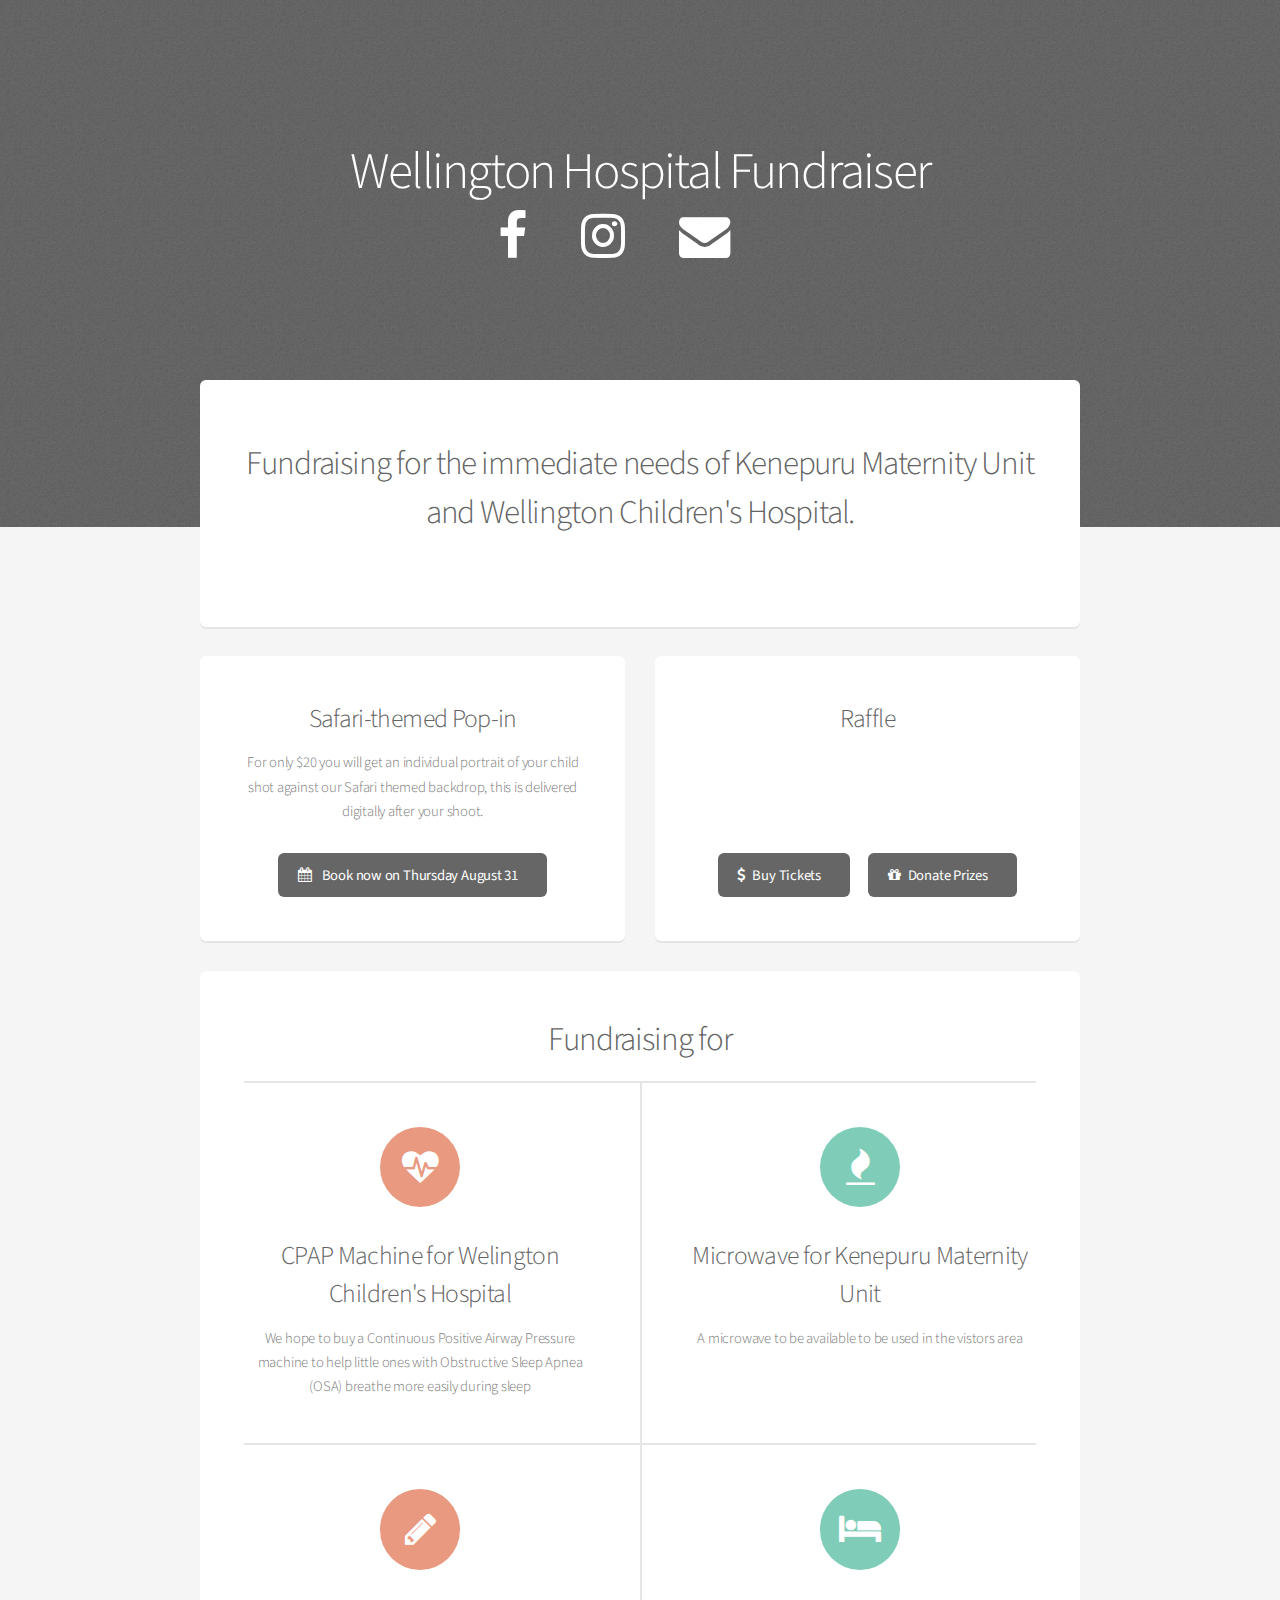
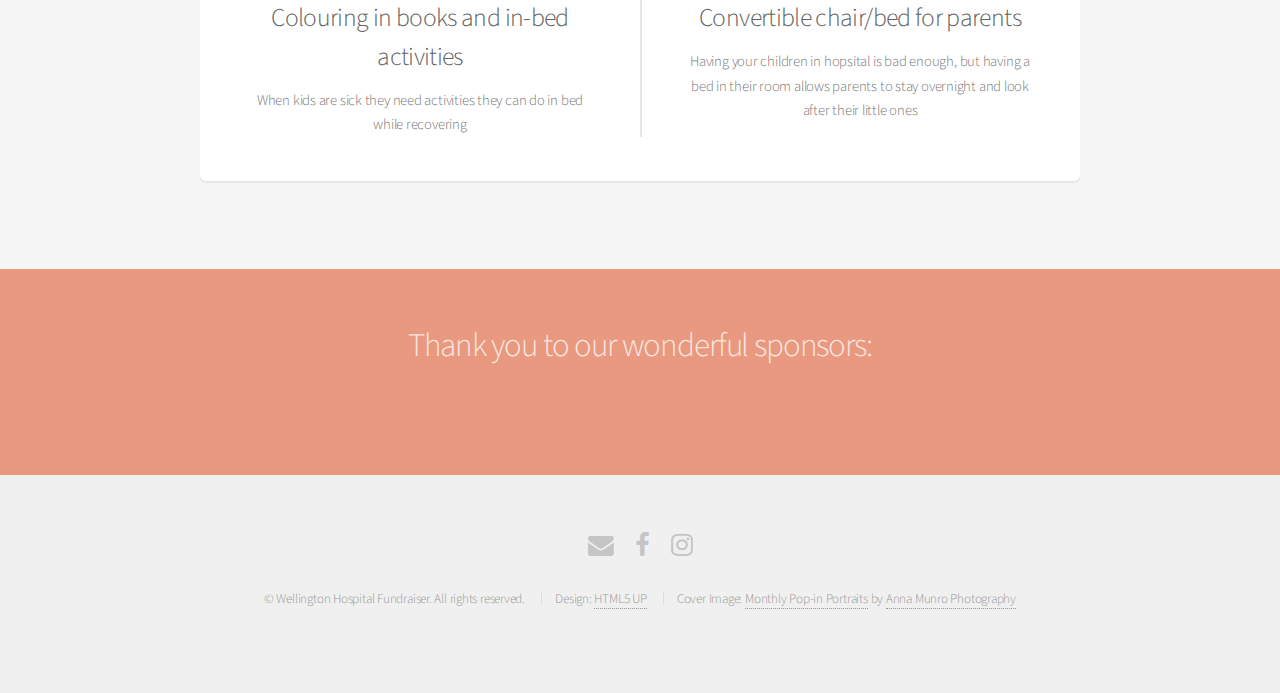
==== index.html @ eb10f28b "Add Cookie Time logo and remove gutter on image.fit rows" ====
<!DOCTYPE HTML>
<!--
	Alpha by HTML5 UP
	html5up.net | @ajlkn
	Free for personal and commercial use under the CCA 3.0 license (html5up.net/license)
-->
<html>
	<head>
		<title>Wellington Hospital Fundraiser</title>
		<meta charset="utf-8" />
		<meta name="viewport" content="width=device-width, initial-scale=1" />
		<!--[if lte IE 8]><script src="assets/js/ie/html5shiv.js"></script><![endif]-->
		<link href="https://maxcdn.bootstrapcdn.com/font-awesome/4.7.0/css/font-awesome.min.css" rel="stylesheet" integrity="sha384-wvfXpqpZZVQGK6TAh5PVlGOfQNHSoD2xbE+QkPxCAFlNEevoEH3Sl0sibVcOQVnN" crossorigin="anonymous" />
		<link rel="stylesheet" href="https://fonts.googleapis.com/css?family=Source+Sans+Pro:300,400,300italic,400italic" />

		<link rel="stylesheet" href="assets/css/main.css" />
		<link rel="stylesheet" href="assets/css/custom.css" />
		<!--[if lte IE 8]><link rel="stylesheet" href="assets/css/ie8.css" /><![endif]-->
	</head>
	<body class="landing">
		<div id="page-wrapper">

			<!-- Header
				<header id="header" class="alt">
					<h1><a href="index.html">Alpha</a> by HTML5 UP</h1>
					<nav id="nav">
						<ul>
							<li><a href="index.html">Home</a></li>
							<li>
								<a href="#" class="icon fa-angle-down">Layouts</a>
								<ul>
									<li><a href="generic.html">Generic</a></li>
									<li><a href="contact.html">Contact</a></li>
									<li><a href="elements.html">Elements</a></li>
									<li>
										<a href="#">Submenu</a>
										<ul>
											<li><a href="#">Option One</a></li>
											<li><a href="#">Option Two</a></li>
											<li><a href="#">Option Three</a></li>
											<li><a href="#">Option Four</a></li>
										</ul>
									</li>
								</ul>
							</li>
							<li><a href="#" class="button">Sign Up</a></li>
						</ul>
					</nav>
				</header>
			-->

			<!-- Banner -->
				<section id="banner">
					<h2>Wellington Hospital Fundraiser</h2>

					<div class="row">
						<div class="-3u 6u 12u(mobile)">
							<a href="https://www.facebook.com/wgnhospifundraiser"  class="icon fa-fw fa-facebook"></a>
							<a href="https://www.instagram.com/wgnhospifundraiser" class="icon fa-fw fa-instagram"></a>
							<a href="mailto:safaripopin@wgnhospifundraiser.co.nz"  class="icon fa-fw fa-envelope"></a>
						</div>
					</div>
				</section>

			<!-- Main -->
				<section id="main" class="container">

					<section class="box special">
						<header class="major">
							<h2>Fundraising for the immediate needs of Kenepuru Maternity Unit and Wellington Children's Hospital.</h2>
						</header>

						<div class="row 0%">
							<div class="-1u 3u 12u(mobile)">
								<a href="http://whf.org.nz/wellington-childrens-hospital" class="image fit">
									<img src="http://wgnhospifundraiser.imgix.net/hospi-logo.jpg" alt="">
								</a>
							</div>
							<div class="7u 12u(mobile)">
								<a href="http://whf.org.nz" class="image fit">
									<img src="http://wgnhospifundraiser.imgix.net/whf-logo.jpg" alt="">
								</a>
							</div>
						</div>
					</section>

					<div class="row">

						<div class="6u 12u(mobile)">
							<section class="box special">
								<a href="https://popinbookingform.acuityscheduling.com/schedule.php?appointmentType=3671880" class="image featured">
									<img src="http://wgnhospifundraiser.imgix.net/banner.jpg" alt="" />
								</a>
								<h3>Safari-themed Pop-in</h3>
								<p>For only $20 you will get an individual portrait of your child shot against our Safari themed backdrop, this is delivered digitally after your shoot. </p>
								<ul class="actions">
									<li>
										<a href="https://popinbookingform.acuityscheduling.com/schedule.php?appointmentType=3671880" class="button icon fa-calendar">
											Book now on Thursday August 31
										</a>
									</li>
								</ul>
							</section>
						</div>

						<div class="6u 12u(mobile)">
							<section class="box special">
								<span class="image featured">
									<img src="https://c1.staticflickr.com/9/8229/8360300072_0b811f884d.jpg" alt="">
								</span>
								<h3>Raffle</h3>
								<p>&nbsp;</p>
								<br/>
								<br/>
								<ul class="actions">
									<li><a href="/raffle" class="button icon fa-dollar">Buy Tickets</a></li>
									<li><a href="/donate" class="button icon fa-gift">Donate Prizes</a></li>
								</ul>
							</section>
						</div>

					</div>

					<section class="box special features">
						<h2>Fundraising for</h2>
						<div class="features-row">
							<section>
								<span class="icon major fa-heartbeat accent2"></span>
								<h3>CPAP Machine for Welington Children's Hospital</h3>
								<p>We hope to buy a Continuous Positive Airway Pressure machine to help little ones with Obstructive Sleep Apnea (OSA) breathe more easily during sleep</p>
							</section>
							<section>
								<span class="icon major fa-fire accent3"></span>
								<h3>Microwave for Kenepuru Maternity Unit</h3>
								<p>A microwave to be available to be used in the vistors area</p>
							</section>
						</div>
						<div class="features-row">
							<section>
								<span class="icon major fa-pencil accent2"></span>
								<h3>Colouring in books and in-bed activities</h3>
								<p>When kids are sick they need activities they can do in bed while recovering</p>
							</section>
							<section>
								<span class="icon major fa-bed accent3"></span>
								<h3>Convertible chair/bed for parents</h3>
								<p>Having your children in hopsital is bad enough, but having a bed in their room allows parents to stay overnight and look after their little ones</p>
							</section>
						</div>
					</section>

				</section>

			<!-- CTA -->
				<section id="cta">
					<h2>Thank you to our wonderful sponsors:</h2>

					<div class="row 0%">
						<div class="-1u 3u 12u(mobile)">
							<a href="http://littleannie.co.nz" class="image fit">
								<img src="http://wgnhospifundraiser.imgix.net/little-annie-logo.png" alt="" />
							</a>
						</div>
						<div class="3u 12u(mobile)">
							<a href="http://www.thechildrensbookshop.co.nz" class="image fit">
								<img src="http://wgnhospifundraiser.imgix.net/the-childrens-bookstore-logo.png" alt="">
							</a>
						</div>
						<div class="3u 12u(mobile)">
							<a href="http://www.cookietime.co.nz" class="image fit">
								<img src="https://www.cookiebar.co.nz/wp-content/uploads/2015/11/cookie-time-logo.png" alt="">
							</a>
						</div>
					</div>
				</section>

			<!-- Footer -->
				<footer id="footer">
					<ul class="icons">
						<li><a href="mailto:safaripopin@wgnhospifundraiser.co.nz" class="icon fa-envelope"><span class="label">Email</span></a></li>
						<li><a href="https://www.facebook.com/wgnhospifundraiser" class="icon fa-facebook"><span class="label">Facebook</span></a></li>
						<li><a href="https://www.instagram.com/wgnhospifundraiser" class="icon fa-instagram"><span class="label">Instagram</span></a></li>
					</ul>
					<ul class="copyright">
						<li>&copy; Wellington Hospital Fundraiser. All rights reserved.</li>
						<li>Design: <a href="http://html5up.net/alpha">HTML5 UP</a></li>
						<li>Cover Image: <a href="http://www.popin.co.nz/">Monthly Pop-in Portraits</a> by <a href="http://annamunrophotography.com/">Anna Munro Photography</a></li>
					</ul>
				</footer>

		</div>

		<!-- Scripts -->
			<script src="assets/js/jquery.min.js"></script>
			<script src="assets/js/jquery.dropotron.min.js"></script>
			<script src="assets/js/jquery.scrollgress.min.js"></script>
			<script src="assets/js/skel.min.js"></script>
			<script src="assets/js/util.js"></script>
			<script src="assets/js/google-analytics.js"></script>
			<!--[if lte IE 8]><script src="assets/js/ie/respond.min.js"></script><![endif]-->
			<script src="assets/js/main.js"></script>
			<script src="assets/js/custom.js"></script>

	</body>
</html>
---- assets/css/main.css ----
/*
	Alpha by HTML5 UP
	html5up.net | @ajlkn
	Free for personal and commercial use under the CCA 3.0 license (html5up.net/license)
*/

/* Reset */

	html, body, div, span, applet, object, iframe, h1, h2, h3, h4, h5, h6, p, blockquote, pre, a, abbr, acronym, address, big, cite, code, del, dfn, em, img, ins, kbd, q, s, samp, small, strike, strong, sub, sup, tt, var, b, u, i, center, dl, dt, dd, ol, ul, li, fieldset, form, label, legend, table, caption, tbody, tfoot, thead, tr, th, td, article, aside, canvas, details, embed, figure, figcaption, footer, header, hgroup, menu, nav, output, ruby, section, summary, time, mark, audio, video {
		margin: 0;
		padding: 0;
		border: 0;
		font-size: 100%;
		font: inherit;
		vertical-align: baseline;
	}

	article, aside, details, figcaption, figure, footer, header, hgroup, menu, nav, section {
		display: block;
	}

	body {
		line-height: 1;
	}

	ol, ul {
		list-style: none;
	}

	blockquote, q {
		quotes: none;
	}

	blockquote:before, blockquote:after, q:before, q:after {
		content: '';
		content: none;
	}

	table {
		border-collapse: collapse;
		border-spacing: 0;
	}

	body {
		-webkit-text-size-adjust: none;
	}

/* Box Model */

	*, *:before, *:after {
		-moz-box-sizing: border-box;
		-webkit-box-sizing: border-box;
		box-sizing: border-box;
	}

/* Containers */

	.container {
		margin-left: auto;
		margin-right: auto;
	}

	.container.\31 25\25 {
		width: 100%;
		max-width: 75em;
		min-width: 60em;
	}

	.container.\37 5\25 {
		width: 45em;
	}

	.container.\35 0\25 {
		width: 30em;
	}

	.container.\32 5\25 {
		width: 15em;
	}

	.container {
		width: 60em;
	}

	@media screen and (max-width: 1680px) {

		.container.\31 25\25 {
			width: 100%;
			max-width: 75em;
			min-width: 60em;
		}

		.container.\37 5\25 {
			width: 45em;
		}

		.container.\35 0\25 {
			width: 30em;
		}

		.container.\32 5\25 {
			width: 15em;
		}

		.container {
			width: 60em;
		}

	}

	@media screen and (max-width: 1280px) {

		.container.\31 25\25 {
			width: 100%;
			max-width: 75em;
			min-width: 60em;
		}

		.container.\37 5\25 {
			width: 45em;
		}

		.container.\35 0\25 {
			width: 30em;
		}

		.container.\32 5\25 {
			width: 15em;
		}

		.container {
			width: 60em;
		}

	}

	@media screen and (max-width: 980px) {

		.container.\31 25\25 {
			width: 100%;
			max-width: 112.5%;
			min-width: 90%;
		}

		.container.\37 5\25 {
			width: 67.5%;
		}

		.container.\35 0\25 {
			width: 45%;
		}

		.container.\32 5\25 {
			width: 22.5%;
		}

		.container {
			width: 90%;
		}

	}

	@media screen and (max-width: 840px) {

		.container.\31 25\25 {
			width: 100%;
			max-width: 112.5%;
			min-width: 90%;
		}

		.container.\37 5\25 {
			width: 67.5%;
		}

		.container.\35 0\25 {
			width: 45%;
		}

		.container.\32 5\25 {
			width: 22.5%;
		}

		.container {
			width: 90% !important;
		}

	}

	@media screen and (max-width: 736px) {

		.container.\31 25\25 {
			width: 100%;
			max-width: 125%;
			min-width: 100%;
		}

		.container.\37 5\25 {
			width: 75%;
		}

		.container.\35 0\25 {
			width: 50%;
		}

		.container.\32 5\25 {
			width: 25%;
		}

		.container {
			width: 100% !important;
		}

	}

	@media screen and (max-width: 480px) {

		.container.\31 25\25 {
			width: 100%;
			max-width: 125%;
			min-width: 100%;
		}

		.container.\37 5\25 {
			width: 75%;
		}

		.container.\35 0\25 {
			width: 50%;
		}

		.container.\32 5\25 {
			width: 25%;
		}

		.container {
			width: 100% !important;
		}

	}

/* Grid */

	.row {
		border-bottom: solid 1px transparent;
		-moz-box-sizing: border-box;
		-webkit-box-sizing: border-box;
		box-sizing: border-box;
	}

	.row > * {
		float: left;
		-moz-box-sizing: border-box;
		-webkit-box-sizing: border-box;
		box-sizing: border-box;
	}

	.row:after, .row:before {
		content: '';
		display: block;
		clear: both;
		height: 0;
	}

	.row.uniform > * > :first-child {
		margin-top: 0;
	}

	.row.uniform > * > :last-child {
		margin-bottom: 0;
	}

	.row.\30 \25 > * {
		padding: 0 0 0 0em;
	}

	.row.\30 \25 {
		margin: 0 0 -1px 0em;
	}

	.row.uniform.\30 \25 > * {
		padding: 0em 0 0 0em;
	}

	.row.uniform.\30 \25 {
		margin: 0em 0 -1px 0em;
	}

	.row > * {
		padding: 0 0 0 2em;
	}

	.row {
		margin: 0 0 -1px -2em;
	}

	.row.uniform > * {
		padding: 2em 0 0 2em;
	}

	.row.uniform {
		margin: -2em 0 -1px -2em;
	}

	.row.\32 00\25 > * {
		padding: 0 0 0 4em;
	}

	.row.\32 00\25 {
		margin: 0 0 -1px -4em;
	}

	.row.uniform.\32 00\25 > * {
		padding: 4em 0 0 4em;
	}

	.row.uniform.\32 00\25 {
		margin: -4em 0 -1px -4em;
	}

	.row.\31 50\25 > * {
		padding: 0 0 0 3em;
	}

	.row.\31 50\25 {
		margin: 0 0 -1px -3em;
	}

	.row.uniform.\31 50\25 > * {
		padding: 3em 0 0 3em;
	}

	.row.uniform.\31 50\25 {
		margin: -3em 0 -1px -3em;
	}

	.row.\35 0\25 > * {
		padding: 0 0 0 1em;
	}

	.row.\35 0\25 {
		margin: 0 0 -1px -1em;
	}

	.row.uniform.\35 0\25 > * {
		padding: 1em 0 0 1em;
	}

	.row.uniform.\35 0\25 {
		margin: -1em 0 -1px -1em;
	}

	.row.\32 5\25 > * {
		padding: 0 0 0 0.5em;
	}

	.row.\32 5\25 {
		margin: 0 0 -1px -0.5em;
	}

	.row.uniform.\32 5\25 > * {
		padding: 0.5em 0 0 0.5em;
	}

	.row.uniform.\32 5\25 {
		margin: -0.5em 0 -1px -0.5em;
	}

	.\31 2u, .\31 2u\24 {
		width: 100%;
		clear: none;
		margin-left: 0;
	}

	.\31 1u, .\31 1u\24 {
		width: 91.6666666667%;
		clear: none;
		margin-left: 0;
	}

	.\31 0u, .\31 0u\24 {
		width: 83.3333333333%;
		clear: none;
		margin-left: 0;
	}

	.\39 u, .\39 u\24 {
		width: 75%;
		clear: none;
		margin-left: 0;
	}

	.\38 u, .\38 u\24 {
		width: 66.6666666667%;
		clear: none;
		margin-left: 0;
	}

	.\37 u, .\37 u\24 {
		width: 58.3333333333%;
		clear: none;
		margin-left: 0;
	}

	.\36 u, .\36 u\24 {
		width: 50%;
		clear: none;
		margin-left: 0;
	}

	.\35 u, .\35 u\24 {
		width: 41.6666666667%;
		clear: none;
		margin-left: 0;
	}

	.\34 u, .\34 u\24 {
		width: 33.3333333333%;
		clear: none;
		margin-left: 0;
	}

	.\33 u, .\33 u\24 {
		width: 25%;
		clear: none;
		margin-left: 0;
	}

	.\32 u, .\32 u\24 {
		width: 16.6666666667%;
		clear: none;
		margin-left: 0;
	}

	.\31 u, .\31 u\24 {
		width: 8.3333333333%;
		clear: none;
		margin-left: 0;
	}

	.\31 2u\24 + *,
	.\31 1u\24 + *,
	.\31 0u\24 + *,
	.\39 u\24 + *,
	.\38 u\24 + *,
	.\37 u\24 + *,
	.\36 u\24 + *,
	.\35 u\24 + *,
	.\34 u\24 + *,
	.\33 u\24 + *,
	.\32 u\24 + *,
	.\31 u\24 + * {
		clear: left;
	}

	.\-11u {
		margin-left: 91.66667%;
	}

	.\-10u {
		margin-left: 83.33333%;
	}

	.\-9u {
		margin-left: 75%;
	}

	.\-8u {
		margin-left: 66.66667%;
	}

	.\-7u {
		margin-left: 58.33333%;
	}

	.\-6u {
		margin-left: 50%;
	}

	.\-5u {
		margin-left: 41.66667%;
	}

	.\-4u {
		margin-left: 33.33333%;
	}

	.\-3u {
		margin-left: 25%;
	}

	.\-2u {
		margin-left: 16.66667%;
	}

	.\-1u {
		margin-left: 8.33333%;
	}

	@media screen and (max-width: 1680px) {

		.row > * {
			padding: 0 0 0 2em;
		}

		.row {
			margin: 0 0 -1px -2em;
		}

		.row.uniform > * {
			padding: 2em 0 0 2em;
		}

		.row.uniform {
			margin: -2em 0 -1px -2em;
		}

		.row.\32 00\25 > * {
			padding: 0 0 0 4em;
		}

		.row.\32 00\25 {
			margin: 0 0 -1px -4em;
		}

		.row.uniform.\32 00\25 > * {
			padding: 4em 0 0 4em;
		}

		.row.uniform.\32 00\25 {
			margin: -4em 0 -1px -4em;
		}

		.row.\31 50\25 > * {
			padding: 0 0 0 3em;
		}

		.row.\31 50\25 {
			margin: 0 0 -1px -3em;
		}

		.row.uniform.\31 50\25 > * {
			padding: 3em 0 0 3em;
		}

		.row.uniform.\31 50\25 {
			margin: -3em 0 -1px -3em;
		}

		.row.\35 0\25 > * {
			padding: 0 0 0 1em;
		}

		.row.\35 0\25 {
			margin: 0 0 -1px -1em;
		}

		.row.uniform.\35 0\25 > * {
			padding: 1em 0 0 1em;
		}

		.row.uniform.\35 0\25 {
			margin: -1em 0 -1px -1em;
		}

		.row.\32 5\25 > * {
			padding: 0 0 0 0.5em;
		}

		.row.\32 5\25 {
			margin: 0 0 -1px -0.5em;
		}

		.row.uniform.\32 5\25 > * {
			padding: 0.5em 0 0 0.5em;
		}

		.row.uniform.\32 5\25 {
			margin: -0.5em 0 -1px -0.5em;
		}

		.\31 2u\28wide\29, .\31 2u\24\28wide\29 {
			width: 100%;
			clear: none;
			margin-left: 0;
		}

		.\31 1u\28wide\29, .\31 1u\24\28wide\29 {
			width: 91.6666666667%;
			clear: none;
			margin-left: 0;
		}

		.\31 0u\28wide\29, .\31 0u\24\28wide\29 {
			width: 83.3333333333%;
			clear: none;
			margin-left: 0;
		}

		.\39 u\28wide\29, .\39 u\24\28wide\29 {
			width: 75%;
			clear: none;
			margin-left: 0;
		}

		.\38 u\28wide\29, .\38 u\24\28wide\29 {
			width: 66.6666666667%;
			clear: none;
			margin-left: 0;
		}

		.\37 u\28wide\29, .\37 u\24\28wide\29 {
			width: 58.3333333333%;
			clear: none;
			margin-left: 0;
		}

		.\36 u\28wide\29, .\36 u\24\28wide\29 {
			width: 50%;
			clear: none;
			margin-left: 0;
		}

		.\35 u\28wide\29, .\35 u\24\28wide\29 {
			width: 41.6666666667%;
			clear: none;
			margin-left: 0;
		}

		.\34 u\28wide\29, .\34 u\24\28wide\29 {
			width: 33.3333333333%;
			clear: none;
			margin-left: 0;
		}

		.\33 u\28wide\29, .\33 u\24\28wide\29 {
			width: 25%;
			clear: none;
			margin-left: 0;
		}

		.\32 u\28wide\29, .\32 u\24\28wide\29 {
			width: 16.6666666667%;
			clear: none;
			margin-left: 0;
		}

		.\31 u\28wide\29, .\31 u\24\28wide\29 {
			width: 8.3333333333%;
			clear: none;
			margin-left: 0;
		}

		.\31 2u\24\28wide\29 + *,
		.\31 1u\24\28wide\29 + *,
		.\31 0u\24\28wide\29 + *,
		.\39 u\24\28wide\29 + *,
		.\38 u\24\28wide\29 + *,
		.\37 u\24\28wide\29 + *,
		.\36 u\24\28wide\29 + *,
		.\35 u\24\28wide\29 + *,
		.\34 u\24\28wide\29 + *,
		.\33 u\24\28wide\29 + *,
		.\32 u\24\28wide\29 + *,
		.\31 u\24\28wide\29 + * {
			clear: left;
		}

		.\-11u\28wide\29 {
			margin-left: 91.66667%;
		}

		.\-10u\28wide\29 {
			margin-left: 83.33333%;
		}

		.\-9u\28wide\29 {
			margin-left: 75%;
		}

		.\-8u\28wide\29 {
			margin-left: 66.66667%;
		}

		.\-7u\28wide\29 {
			margin-left: 58.33333%;
		}

		.\-6u\28wide\29 {
			margin-left: 50%;
		}

		.\-5u\28wide\29 {
			margin-left: 41.66667%;
		}

		.\-4u\28wide\29 {
			margin-left: 33.33333%;
		}

		.\-3u\28wide\29 {
			margin-left: 25%;
		}

		.\-2u\28wide\29 {
			margin-left: 16.66667%;
		}

		.\-1u\28wide\29 {
			margin-left: 8.33333%;
		}

	}

	@media screen and (max-width: 1280px) {

		.row > * {
			padding: 0 0 0 2em;
		}

		.row {
			margin: 0 0 -1px -2em;
		}

		.row.uniform > * {
			padding: 2em 0 0 2em;
		}

		.row.uniform {
			margin: -2em 0 -1px -2em;
		}

		.row.\32 00\25 > * {
			padding: 0 0 0 4em;
		}

		.row.\32 00\25 {
			margin: 0 0 -1px -4em;
		}

		.row.uniform.\32 00\25 > * {
			padding: 4em 0 0 4em;
		}

		.row.uniform.\32 00\25 {
			margin: -4em 0 -1px -4em;
		}

		.row.\31 50\25 > * {
			padding: 0 0 0 3em;
		}

		.row.\31 50\25 {
			margin: 0 0 -1px -3em;
		}

		.row.uniform.\31 50\25 > * {
			padding: 3em 0 0 3em;
		}

		.row.uniform.\31 50\25 {
			margin: -3em 0 -1px -3em;
		}

		.row.\35 0\25 > * {
			padding: 0 0 0 1em;
		}

		.row.\35 0\25 {
			margin: 0 0 -1px -1em;
		}

		.row.uniform.\35 0\25 > * {
			padding: 1em 0 0 1em;
		}

		.row.uniform.\35 0\25 {
			margin: -1em 0 -1px -1em;
		}

		.row.\32 5\25 > * {
			padding: 0 0 0 0.5em;
		}

		.row.\32 5\25 {
			margin: 0 0 -1px -0.5em;
		}

		.row.uniform.\32 5\25 > * {
			padding: 0.5em 0 0 0.5em;
		}

		.row.uniform.\32 5\25 {
			margin: -0.5em 0 -1px -0.5em;
		}

		.\31 2u\28normal\29, .\31 2u\24\28normal\29 {
			width: 100%;
			clear: none;
			margin-left: 0;
		}

		.\31 1u\28normal\29, .\31 1u\24\28normal\29 {
			width: 91.6666666667%;
			clear: none;
			margin-left: 0;
		}

		.\31 0u\28normal\29, .\31 0u\24\28normal\29 {
			width: 83.3333333333%;
			clear: none;
			margin-left: 0;
		}

		.\39 u\28normal\29, .\39 u\24\28normal\29 {
			width: 75%;
			clear: none;
			margin-left: 0;
		}

		.\38 u\28normal\29, .\38 u\24\28normal\29 {
			width: 66.6666666667%;
			clear: none;
			margin-left: 0;
		}

		.\37 u\28normal\29, .\37 u\24\28normal\29 {
			width: 58.3333333333%;
			clear: none;
			margin-left: 0;
		}

		.\36 u\28normal\29, .\36 u\24\28normal\29 {
			width: 50%;
			clear: none;
			margin-left: 0;
		}

		.\35 u\28normal\29, .\35 u\24\28normal\29 {
			width: 41.6666666667%;
			clear: none;
			margin-left: 0;
		}

		.\34 u\28normal\29, .\34 u\24\28normal\29 {
			width: 33.3333333333%;
			clear: none;
			margin-left: 0;
		}

		.\33 u\28normal\29, .\33 u\24\28normal\29 {
			width: 25%;
			clear: none;
			margin-left: 0;
		}

		.\32 u\28normal\29, .\32 u\24\28normal\29 {
			width: 16.6666666667%;
			clear: none;
			margin-left: 0;
		}

		.\31 u\28normal\29, .\31 u\24\28normal\29 {
			width: 8.3333333333%;
			clear: none;
			margin-left: 0;
		}

		.\31 2u\24\28normal\29 + *,
		.\31 1u\24\28normal\29 + *,
		.\31 0u\24\28normal\29 + *,
		.\39 u\24\28normal\29 + *,
		.\38 u\24\28normal\29 + *,
		.\37 u\24\28normal\29 + *,
		.\36 u\24\28normal\29 + *,
		.\35 u\24\28normal\29 + *,
		.\34 u\24\28normal\29 + *,
		.\33 u\24\28normal\29 + *,
		.\32 u\24\28normal\29 + *,
		.\31 u\24\28normal\29 + * {
			clear: left;
		}

		.\-11u\28normal\29 {
			margin-left: 91.66667%;
		}

		.\-10u\28normal\29 {
			margin-left: 83.33333%;
		}

		.\-9u\28normal\29 {
			margin-left: 75%;
		}

		.\-8u\28normal\29 {
			margin-left: 66.66667%;
		}

		.\-7u\28normal\29 {
			margin-left: 58.33333%;
		}

		.\-6u\28normal\29 {
			margin-left: 50%;
		}

		.\-5u\28normal\29 {
			margin-left: 41.66667%;
		}

		.\-4u\28normal\29 {
			margin-left: 33.33333%;
		}

		.\-3u\28normal\29 {
			margin-left: 25%;
		}

		.\-2u\28normal\29 {
			margin-left: 16.66667%;
		}

		.\-1u\28normal\29 {
			margin-left: 8.33333%;
		}

	}

	@media screen and (max-width: 980px) {

		.row > * {
			padding: 0 0 0 2em;
		}

		.row {
			margin: 0 0 -1px -2em;
		}

		.row.uniform > * {
			padding: 2em 0 0 2em;
		}

		.row.uniform {
			margin: -2em 0 -1px -2em;
		}

		.row.\32 00\25 > * {
			padding: 0 0 0 4em;
		}

		.row.\32 00\25 {
			margin: 0 0 -1px -4em;
		}

		.row.uniform.\32 00\25 > * {
			padding: 4em 0 0 4em;
		}

		.row.uniform.\32 00\25 {
			margin: -4em 0 -1px -4em;
		}

		.row.\31 50\25 > * {
			padding: 0 0 0 3em;
		}

		.row.\31 50\25 {
			margin: 0 0 -1px -3em;
		}

		.row.uniform.\31 50\25 > * {
			padding: 3em 0 0 3em;
		}

		.row.uniform.\31 50\25 {
			margin: -3em 0 -1px -3em;
		}

		.row.\35 0\25 > * {
			padding: 0 0 0 1em;
		}

		.row.\35 0\25 {
			margin: 0 0 -1px -1em;
		}

		.row.uniform.\35 0\25 > * {
			padding: 1em 0 0 1em;
		}

		.row.uniform.\35 0\25 {
			margin: -1em 0 -1px -1em;
		}

		.row.\32 5\25 > * {
			padding: 0 0 0 0.5em;
		}

		.row.\32 5\25 {
			margin: 0 0 -1px -0.5em;
		}

		.row.uniform.\32 5\25 > * {
			padding: 0.5em 0 0 0.5em;
		}

		.row.uniform.\32 5\25 {
			margin: -0.5em 0 -1px -0.5em;
		}

		.\31 2u\28narrow\29, .\31 2u\24\28narrow\29 {
			width: 100%;
			clear: none;
			margin-left: 0;
		}

		.\31 1u\28narrow\29, .\31 1u\24\28narrow\29 {
			width: 91.6666666667%;
			clear: none;
			margin-left: 0;
		}

		.\31 0u\28narrow\29, .\31 0u\24\28narrow\29 {
			width: 83.3333333333%;
			clear: none;
			margin-left: 0;
		}

		.\39 u\28narrow\29, .\39 u\24\28narrow\29 {
			width: 75%;
			clear: none;
			margin-left: 0;
		}

		.\38 u\28narrow\29, .\38 u\24\28narrow\29 {
			width: 66.6666666667%;
			clear: none;
			margin-left: 0;
		}

		.\37 u\28narrow\29, .\37 u\24\28narrow\29 {
			width: 58.3333333333%;
			clear: none;
			margin-left: 0;
		}

		.\36 u\28narrow\29, .\36 u\24\28narrow\29 {
			width: 50%;
			clear: none;
			margin-left: 0;
		}

		.\35 u\28narrow\29, .\35 u\24\28narrow\29 {
			width: 41.6666666667%;
			clear: none;
			margin-left: 0;
		}

		.\34 u\28narrow\29, .\34 u\24\28narrow\29 {
			width: 33.3333333333%;
			clear: none;
			margin-left: 0;
		}

		.\33 u\28narrow\29, .\33 u\24\28narrow\29 {
			width: 25%;
			clear: none;
			margin-left: 0;
		}

		.\32 u\28narrow\29, .\32 u\24\28narrow\29 {
			width: 16.6666666667%;
			clear: none;
			margin-left: 0;
		}

		.\31 u\28narrow\29, .\31 u\24\28narrow\29 {
			width: 8.3333333333%;
			clear: none;
			margin-left: 0;
		}

		.\31 2u\24\28narrow\29 + *,
		.\31 1u\24\28narrow\29 + *,
		.\31 0u\24\28narrow\29 + *,
		.\39 u\24\28narrow\29 + *,
		.\38 u\24\28narrow\29 + *,
		.\37 u\24\28narrow\29 + *,
		.\36 u\24\28narrow\29 + *,
		.\35 u\24\28narrow\29 + *,
		.\34 u\24\28narrow\29 + *,
		.\33 u\24\28narrow\29 + *,
		.\32 u\24\28narrow\29 + *,
		.\31 u\24\28narrow\29 + * {
			clear: left;
		}

		.\-11u\28narrow\29 {
			margin-left: 91.66667%;
		}

		.\-10u\28narrow\29 {
			margin-left: 83.33333%;
		}

		.\-9u\28narrow\29 {
			margin-left: 75%;
		}

		.\-8u\28narrow\29 {
			margin-left: 66.66667%;
		}

		.\-7u\28narrow\29 {
			margin-left: 58.33333%;
		}

		.\-6u\28narrow\29 {
			margin-left: 50%;
		}

		.\-5u\28narrow\29 {
			margin-left: 41.66667%;
		}

		.\-4u\28narrow\29 {
			margin-left: 33.33333%;
		}

		.\-3u\28narrow\29 {
			margin-left: 25%;
		}

		.\-2u\28narrow\29 {
			margin-left: 16.66667%;
		}

		.\-1u\28narrow\29 {
			margin-left: 8.33333%;
		}

	}

	@media screen and (max-width: 840px) {

		.row > * {
			padding: 0 0 0 2em;
		}

		.row {
			margin: 0 0 -1px -2em;
		}

		.row.uniform > * {
			padding: 2em 0 0 2em;
		}

		.row.uniform {
			margin: -2em 0 -1px -2em;
		}

		.row.\32 00\25 > * {
			padding: 0 0 0 4em;
		}

		.row.\32 00\25 {
			margin: 0 0 -1px -4em;
		}

		.row.uniform.\32 00\25 > * {
			padding: 4em 0 0 4em;
		}

		.row.uniform.\32 00\25 {
			margin: -4em 0 -1px -4em;
		}

		.row.\31 50\25 > * {
			padding: 0 0 0 3em;
		}

		.row.\31 50\25 {
			margin: 0 0 -1px -3em;
		}

		.row.uniform.\31 50\25 > * {
			padding: 3em 0 0 3em;
		}

		.row.uniform.\31 50\25 {
			margin: -3em 0 -1px -3em;
		}

		.row.\35 0\25 > * {
			padding: 0 0 0 1em;
		}

		.row.\35 0\25 {
			margin: 0 0 -1px -1em;
		}

		.row.uniform.\35 0\25 > * {
			padding: 1em 0 0 1em;
		}

		.row.uniform.\35 0\25 {
			margin: -1em 0 -1px -1em;
		}

		.row.\32 5\25 > * {
			padding: 0 0 0 0.5em;
		}

		.row.\32 5\25 {
			margin: 0 0 -1px -0.5em;
		}

		.row.uniform.\32 5\25 > * {
			padding: 0.5em 0 0 0.5em;
		}

		.row.uniform.\32 5\25 {
			margin: -0.5em 0 -1px -0.5em;
		}

		.\31 2u\28narrower\29, .\31 2u\24\28narrower\29 {
			width: 100%;
			clear: none;
			margin-left: 0;
		}

		.\31 1u\28narrower\29, .\31 1u\24\28narrower\29 {
			width: 91.6666666667%;
			clear: none;
			margin-left: 0;
		}

		.\31 0u\28narrower\29, .\31 0u\24\28narrower\29 {
			width: 83.3333333333%;
			clear: none;
			margin-left: 0;
		}

		.\39 u\28narrower\29, .\39 u\24\28narrower\29 {
			width: 75%;
			clear: none;
			margin-left: 0;
		}

		.\38 u\28narrower\29, .\38 u\24\28narrower\29 {
			width: 66.6666666667%;
			clear: none;
			margin-left: 0;
		}

		.\37 u\28narrower\29, .\37 u\24\28narrower\29 {
			width: 58.3333333333%;
			clear: none;
			margin-left: 0;
		}

		.\36 u\28narrower\29, .\36 u\24\28narrower\29 {
			width: 50%;
			clear: none;
			margin-left: 0;
		}

		.\35 u\28narrower\29, .\35 u\24\28narrower\29 {
			width: 41.6666666667%;
			clear: none;
			margin-left: 0;
		}

		.\34 u\28narrower\29, .\34 u\24\28narrower\29 {
			width: 33.3333333333%;
			clear: none;
			margin-left: 0;
		}

		.\33 u\28narrower\29, .\33 u\24\28narrower\29 {
			width: 25%;
			clear: none;
			margin-left: 0;
		}

		.\32 u\28narrower\29, .\32 u\24\28narrower\29 {
			width: 16.6666666667%;
			clear: none;
			margin-left: 0;
		}

		.\31 u\28narrower\29, .\31 u\24\28narrower\29 {
			width: 8.3333333333%;
			clear: none;
			margin-left: 0;
		}

		.\31 2u\24\28narrower\29 + *,
		.\31 1u\24\28narrower\29 + *,
		.\31 0u\24\28narrower\29 + *,
		.\39 u\24\28narrower\29 + *,
		.\38 u\24\28narrower\29 + *,
		.\37 u\24\28narrower\29 + *,
		.\36 u\24\28narrower\29 + *,
		.\35 u\24\28narrower\29 + *,
		.\34 u\24\28narrower\29 + *,
		.\33 u\24\28narrower\29 + *,
		.\32 u\24\28narrower\29 + *,
		.\31 u\24\28narrower\29 + * {
			clear: left;
		}

		.\-11u\28narrower\29 {
			margin-left: 91.66667%;
		}

		.\-10u\28narrower\29 {
			margin-left: 83.33333%;
		}

		.\-9u\28narrower\29 {
			margin-left: 75%;
		}

		.\-8u\28narrower\29 {
			margin-left: 66.66667%;
		}

		.\-7u\28narrower\29 {
			margin-left: 58.33333%;
		}

		.\-6u\28narrower\29 {
			margin-left: 50%;
		}

		.\-5u\28narrower\29 {
			margin-left: 41.66667%;
		}

		.\-4u\28narrower\29 {
			margin-left: 33.33333%;
		}

		.\-3u\28narrower\29 {
			margin-left: 25%;
		}

		.\-2u\28narrower\29 {
			margin-left: 16.66667%;
		}

		.\-1u\28narrower\29 {
			margin-left: 8.33333%;
		}

	}

	@media screen and (max-width: 736px) {

		.row > * {
			padding: 0 0 0 2em;
		}

		.row {
			margin: 0 0 -1px -2em;
		}

		.row.uniform > * {
			padding: 2em 0 0 2em;
		}

		.row.uniform {
			margin: -2em 0 -1px -2em;
		}

		.row.\32 00\25 > * {
			padding: 0 0 0 4em;
		}

		.row.\32 00\25 {
			margin: 0 0 -1px -4em;
		}

		.row.uniform.\32 00\25 > * {
			padding: 4em 0 0 4em;
		}

		.row.uniform.\32 00\25 {
			margin: -4em 0 -1px -4em;
		}

		.row.\31 50\25 > * {
			padding: 0 0 0 3em;
		}

		.row.\31 50\25 {
			margin: 0 0 -1px -3em;
		}

		.row.uniform.\31 50\25 > * {
			padding: 3em 0 0 3em;
		}

		.row.uniform.\31 50\25 {
			margin: -3em 0 -1px -3em;
		}

		.row.\35 0\25 > * {
			padding: 0 0 0 1em;
		}

		.row.\35 0\25 {
			margin: 0 0 -1px -1em;
		}

		.row.uniform.\35 0\25 > * {
			padding: 1em 0 0 1em;
		}

		.row.uniform.\35 0\25 {
			margin: -1em 0 -1px -1em;
		}

		.row.\32 5\25 > * {
			padding: 0 0 0 0.5em;
		}

		.row.\32 5\25 {
			margin: 0 0 -1px -0.5em;
		}

		.row.uniform.\32 5\25 > * {
			padding: 0.5em 0 0 0.5em;
		}

		.row.uniform.\32 5\25 {
			margin: -0.5em 0 -1px -0.5em;
		}

		.\31 2u\28mobile\29, .\31 2u\24\28mobile\29 {
			width: 100%;
			clear: none;
			margin-left: 0;
		}

		.\31 1u\28mobile\29, .\31 1u\24\28mobile\29 {
			width: 91.6666666667%;
			clear: none;
			margin-left: 0;
		}

		.\31 0u\28mobile\29, .\31 0u\24\28mobile\29 {
			width: 83.3333333333%;
			clear: none;
			margin-left: 0;
		}

		.\39 u\28mobile\29, .\39 u\24\28mobile\29 {
			width: 75%;
			clear: none;
			margin-left: 0;
		}

		.\38 u\28mobile\29, .\38 u\24\28mobile\29 {
			width: 66.6666666667%;
			clear: none;
			margin-left: 0;
		}

		.\37 u\28mobile\29, .\37 u\24\28mobile\29 {
			width: 58.3333333333%;
			clear: none;
			margin-left: 0;
		}

		.\36 u\28mobile\29, .\36 u\24\28mobile\29 {
			width: 50%;
			clear: none;
			margin-left: 0;
		}

		.\35 u\28mobile\29, .\35 u\24\28mobile\29 {
			width: 41.6666666667%;
			clear: none;
			margin-left: 0;
		}

		.\34 u\28mobile\29, .\34 u\24\28mobile\29 {
			width: 33.3333333333%;
			clear: none;
			margin-left: 0;
		}

		.\33 u\28mobile\29, .\33 u\24\28mobile\29 {
			width: 25%;
			clear: none;
			margin-left: 0;
		}

		.\32 u\28mobile\29, .\32 u\24\28mobile\29 {
			width: 16.6666666667%;
			clear: none;
			margin-left: 0;
		}

		.\31 u\28mobile\29, .\31 u\24\28mobile\29 {
			width: 8.3333333333%;
			clear: none;
			margin-left: 0;
		}

		.\31 2u\24\28mobile\29 + *,
		.\31 1u\24\28mobile\29 + *,
		.\31 0u\24\28mobile\29 + *,
		.\39 u\24\28mobile\29 + *,
		.\38 u\24\28mobile\29 + *,
		.\37 u\24\28mobile\29 + *,
		.\36 u\24\28mobile\29 + *,
		.\35 u\24\28mobile\29 + *,
		.\34 u\24\28mobile\29 + *,
		.\33 u\24\28mobile\29 + *,
		.\32 u\24\28mobile\29 + *,
		.\31 u\24\28mobile\29 + * {
			clear: left;
		}

		.\-11u\28mobile\29 {
			margin-left: 91.66667%;
		}

		.\-10u\28mobile\29 {
			margin-left: 83.33333%;
		}

		.\-9u\28mobile\29 {
			margin-left: 75%;
		}

		.\-8u\28mobile\29 {
			margin-left: 66.66667%;
		}

		.\-7u\28mobile\29 {
			margin-left: 58.33333%;
		}

		.\-6u\28mobile\29 {
			margin-left: 50%;
		}

		.\-5u\28mobile\29 {
			margin-left: 41.66667%;
		}

		.\-4u\28mobile\29 {
			margin-left: 33.33333%;
		}

		.\-3u\28mobile\29 {
			margin-left: 25%;
		}

		.\-2u\28mobile\29 {
			margin-left: 16.66667%;
		}

		.\-1u\28mobile\29 {
			margin-left: 8.33333%;
		}

	}

	@media screen and (max-width: 480px) {

		.row > * {
			padding: 0 0 0 2em;
		}

		.row {
			margin: 0 0 -1px -2em;
		}

		.row.uniform > * {
			padding: 2em 0 0 2em;
		}

		.row.uniform {
			margin: -2em 0 -1px -2em;
		}

		.row.\32 00\25 > * {
			padding: 0 0 0 4em;
		}

		.row.\32 00\25 {
			margin: 0 0 -1px -4em;
		}

		.row.uniform.\32 00\25 > * {
			padding: 4em 0 0 4em;
		}

		.row.uniform.\32 00\25 {
			margin: -4em 0 -1px -4em;
		}

		.row.\31 50\25 > * {
			padding: 0 0 0 3em;
		}

		.row.\31 50\25 {
			margin: 0 0 -1px -3em;
		}

		.row.uniform.\31 50\25 > * {
			padding: 3em 0 0 3em;
		}

		.row.uniform.\31 50\25 {
			margin: -3em 0 -1px -3em;
		}

		.row.\35 0\25 > * {
			padding: 0 0 0 1em;
		}

		.row.\35 0\25 {
			margin: 0 0 -1px -1em;
		}

		.row.uniform.\35 0\25 > * {
			padding: 1em 0 0 1em;
		}

		.row.uniform.\35 0\25 {
			margin: -1em 0 -1px -1em;
		}

		.row.\32 5\25 > * {
			padding: 0 0 0 0.5em;
		}

		.row.\32 5\25 {
			margin: 0 0 -1px -0.5em;
		}

		.row.uniform.\32 5\25 > * {
			padding: 0.5em 0 0 0.5em;
		}

		.row.uniform.\32 5\25 {
			margin: -0.5em 0 -1px -0.5em;
		}

		.\31 2u\28mobilep\29, .\31 2u\24\28mobilep\29 {
			width: 100%;
			clear: none;
			margin-left: 0;
		}

		.\31 1u\28mobilep\29, .\31 1u\24\28mobilep\29 {
			width: 91.6666666667%;
			clear: none;
			margin-left: 0;
		}

		.\31 0u\28mobilep\29, .\31 0u\24\28mobilep\29 {
			width: 83.3333333333%;
			clear: none;
			margin-left: 0;
		}

		.\39 u\28mobilep\29, .\39 u\24\28mobilep\29 {
			width: 75%;
			clear: none;
			margin-left: 0;
		}

		.\38 u\28mobilep\29, .\38 u\24\28mobilep\29 {
			width: 66.6666666667%;
			clear: none;
			margin-left: 0;
		}

		.\37 u\28mobilep\29, .\37 u\24\28mobilep\29 {
			width: 58.3333333333%;
			clear: none;
			margin-left: 0;
		}

		.\36 u\28mobilep\29, .\36 u\24\28mobilep\29 {
			width: 50%;
			clear: none;
			margin-left: 0;
		}

		.\35 u\28mobilep\29, .\35 u\24\28mobilep\29 {
			width: 41.6666666667%;
			clear: none;
			margin-left: 0;
		}

		.\34 u\28mobilep\29, .\34 u\24\28mobilep\29 {
			width: 33.3333333333%;
			clear: none;
			margin-left: 0;
		}

		.\33 u\28mobilep\29, .\33 u\24\28mobilep\29 {
			width: 25%;
			clear: none;
			margin-left: 0;
		}

		.\32 u\28mobilep\29, .\32 u\24\28mobilep\29 {
			width: 16.6666666667%;
			clear: none;
			margin-left: 0;
		}

		.\31 u\28mobilep\29, .\31 u\24\28mobilep\29 {
			width: 8.3333333333%;
			clear: none;
			margin-left: 0;
		}

		.\31 2u\24\28mobilep\29 + *,
		.\31 1u\24\28mobilep\29 + *,
		.\31 0u\24\28mobilep\29 + *,
		.\39 u\24\28mobilep\29 + *,
		.\38 u\24\28mobilep\29 + *,
		.\37 u\24\28mobilep\29 + *,
		.\36 u\24\28mobilep\29 + *,
		.\35 u\24\28mobilep\29 + *,
		.\34 u\24\28mobilep\29 + *,
		.\33 u\24\28mobilep\29 + *,
		.\32 u\24\28mobilep\29 + *,
		.\31 u\24\28mobilep\29 + * {
			clear: left;
		}

		.\-11u\28mobilep\29 {
			margin-left: 91.66667%;
		}

		.\-10u\28mobilep\29 {
			margin-left: 83.33333%;
		}

		.\-9u\28mobilep\29 {
			margin-left: 75%;
		}

		.\-8u\28mobilep\29 {
			margin-left: 66.66667%;
		}

		.\-7u\28mobilep\29 {
			margin-left: 58.33333%;
		}

		.\-6u\28mobilep\29 {
			margin-left: 50%;
		}

		.\-5u\28mobilep\29 {
			margin-left: 41.66667%;
		}

		.\-4u\28mobilep\29 {
			margin-left: 33.33333%;
		}

		.\-3u\28mobilep\29 {
			margin-left: 25%;
		}

		.\-2u\28mobilep\29 {
			margin-left: 16.66667%;
		}

		.\-1u\28mobilep\29 {
			margin-left: 8.33333%;
		}

	}

/* Basic */

	body {
		background: #f5f5f5;
	}

	body, input, select, textarea {
		color: #777;
		font-family: "Source Sans Pro", sans-serif;
		font-size: 16pt;
		font-weight: 300;
		line-height: 1.65em;
		letter-spacing: -0.015em;
	}

	a {
		-moz-transition: color 0.2s ease-in-out, border-bottom-color 0.2s ease-in-out;
		-webkit-transition: color 0.2s ease-in-out, border-bottom-color 0.2s ease-in-out;
		-ms-transition: color 0.2s ease-in-out, border-bottom-color 0.2s ease-in-out;
		transition: color 0.2s ease-in-out, border-bottom-color 0.2s ease-in-out;
		border-bottom: dotted 1px;
		color: #e89980;
		text-decoration: none;
	}

		a:hover {
			border-bottom-color: transparent;
		}

	strong, b {
		color: #646464;
		font-weight: 400;
	}

	em, i {
		font-style: italic;
	}

	p {
		margin: 0 0 2em 0;
	}

	h1, h2, h3, h4, h5, h6 {
		color: #646464;
		font-weight: 300;
		line-height: 1em;
		margin: 0 0 0.5em 0;
	}

		h1 a, h2 a, h3 a, h4 a, h5 a, h6 a {
			color: inherit;
			text-decoration: none;
		}

	h2 {
		font-size: 2.25em;
		line-height: 1.5em;
		letter-spacing: -0.035em;
	}

	h3 {
		font-size: 1.75em;
		line-height: 1.5em;
		letter-spacing: -0.025em;
	}

	h4 {
		font-size: 1.1em;
		line-height: 1.5em;
		letter-spacing: 0;
	}

	h5 {
		font-size: 0.9em;
		line-height: 1.5em;
		letter-spacing: 0;
	}

	h6 {
		font-size: 0.7em;
		line-height: 1.5em;
		letter-spacing: 0;
	}

	sub {
		font-size: 0.8em;
		position: relative;
		top: 0.5em;
	}

	sup {
		font-size: 0.8em;
		position: relative;
		top: -0.5em;
	}

	hr {
		border: 0;
		border-bottom: solid 2px #e5e5e5;
		margin: 2em 0;
	}

		hr.major {
			margin: 3em 0;
		}

	blockquote {
		border-left: solid 4px #e5e5e5;
		font-style: italic;
		margin: 0 0 2em 0;
		padding: 0.5em 0 0.5em 2em;
	}

	pre {
		-webkit-overflow-scrolling: touch;
		background: #f8f8f8;
		border-radius: 6px;
		border: solid 1px #e5e5e5;
		font-family: monospace;
		font-size: 0.9em;
		line-height: 1.75em;
		margin: 0 0 2em 0;
		overflow-x: auto;
		padding: 1em 1.5em;
	}

	code {
		background: #f8f8f8;
		border-radius: 6px;
		border: solid 1px #e5e5e5;
		font-family: monospace;
		font-size: 0.9em;
		margin: 0 0.25em;
		padding: 0.25em 0.65em;
	}

	.align-left {
		text-align: left;
	}

	.align-center {
		text-align: center;
	}

	.align-right {
		text-align: right;
	}

/* Section/Article */

	section.special, article.special {
		text-align: center;
	}

	header p {
		color: #999;
		position: relative;
		margin: 0 0 1.5em 0;
		font-style: italic;
	}

	header h2 + p {
		font-size: 1.25em;
		margin-top: -1em;
		line-height: 1.5em;
	}

	header h3 + p {
		font-size: 1.1em;
		margin-top: -0.85em;
		line-height: 1.5em;
	}

	header h4 + p,
	header h5 + p,
	header h6 + p {
		font-size: 0.8em;
		margin-top: -0.5em;
		line-height: 1.5em;
	}

	header.major {
		padding: 1em 0;
		text-align: center;
	}

		header.major h2 {
			margin: 0;
		}

		header.major p {
			display: inline-block;
			border-top: solid 2px #e5e5e5;
			color: #777;
			margin: 1.5em 0 0 0;
			padding: 1.5em 0 0 0;
			font-style: normal;
		}

/* Form */

	form {
		margin: 0 0 2em 0;
	}

	label {
		color: #646464;
		display: block;
		font-size: 0.9em;
		font-weight: 300;
		margin: 0 0 1em 0;
	}

	input[type="text"],
	input[type="password"],
	input[type="email"],
	select,
	textarea {
		-moz-appearance: none;
		-webkit-appearance: none;
		-ms-appearance: none;
		appearance: none;
		background: #f8f8f8;
		border-radius: 6px;
		border: solid 1px #e5e5e5;
		color: inherit;
		display: block;
		outline: 0;
		padding: 0 1em;
		text-decoration: none;
		width: 100%;
	}

		input[type="text"]:invalid,
		input[type="password"]:invalid,
		input[type="email"]:invalid,
		select:invalid,
		textarea:invalid {
			box-shadow: none;
		}

		input[type="text"]:focus,
		input[type="password"]:focus,
		input[type="email"]:focus,
		select:focus,
		textarea:focus {
			border-color: #e89980;
			box-shadow: 0 0 0 2px #e89980;
		}

	.select-wrapper {
		text-decoration: none;
		display: block;
		position: relative;
	}

		.select-wrapper:before {
			-moz-osx-font-smoothing: grayscale;
			-webkit-font-smoothing: antialiased;
			font-family: FontAwesome;
			font-style: normal;
			font-weight: normal;
			text-transform: none !important;
		}

		.select-wrapper:before {
			color: #e5e5e5;
			content: '\f078';
			display: block;
			height: 3em;
			line-height: 3em;
			pointer-events: none;
			position: absolute;
			right: 0;
			text-align: center;
			top: 0;
			width: 3em;
		}

		.select-wrapper select::-ms-expand {
			display: none;
		}

	input[type="text"],
	input[type="password"],
	input[type="email"],
	select {
		height: 3em;
	}

	textarea {
		padding: 0.75em 1em;
	}

	input[type="checkbox"],
	input[type="radio"] {
		-moz-appearance: none;
		-webkit-appearance: none;
		-ms-appearance: none;
		appearance: none;
		display: block;
		float: left;
		margin-right: -2em;
		opacity: 0;
		width: 1em;
		z-index: -1;
	}

		input[type="checkbox"] + label,
		input[type="radio"] + label {
			text-decoration: none;
			color: #777;
			cursor: pointer;
			display: inline-block;
			font-size: 1em;
			font-weight: 300;
			padding-left: 2.55em;
			padding-right: 0.75em;
			position: relative;
		}

			input[type="checkbox"] + label:before,
			input[type="radio"] + label:before {
				-moz-osx-font-smoothing: grayscale;
				-webkit-font-smoothing: antialiased;
				font-family: FontAwesome;
				font-style: normal;
				font-weight: normal;
				text-transform: none !important;
			}

			input[type="checkbox"] + label:before,
			input[type="radio"] + label:before {
				background: #f8f8f8;
				border-radius: 6px;
				border: solid 1px #e5e5e5;
				content: '';
				display: inline-block;
				height: 1.8em;
				left: 0;
				line-height: 1.725em;
				position: absolute;
				text-align: center;
				top: 0;
				width: 1.8em;
			}

		input[type="checkbox"]:checked + label:before,
		input[type="radio"]:checked + label:before {
			background: #666;
			border-color: #666;
			color: #ffffff;
			content: '\f00c';
		}

		input[type="checkbox"]:focus + label:before,
		input[type="radio"]:focus + label:before {
			border-color: #e89980;
			box-shadow: 0 0 0 1px #e89980;
		}

	input[type="checkbox"] + label:before {
		border-radius: 6px;
	}

	input[type="radio"] + label:before {
		border-radius: 100%;
	}

	::-webkit-input-placeholder {
		color: #999 !important;
		opacity: 1.0;
	}

	:-moz-placeholder {
		color: #999 !important;
		opacity: 1.0;
	}

	::-moz-placeholder {
		color: #999 !important;
		opacity: 1.0;
	}

	:-ms-input-placeholder {
		color: #999 !important;
		opacity: 1.0;
	}

	.formerize-placeholder {
		color: #999 !important;
		opacity: 1.0;
	}

/* Box */

	.box {
		background: #fff;
		border-radius: 6px;
		box-shadow: 0 2px 0 0 #e5e5e5;
		margin: 0 0 2em 0;
		padding: 3em;
	}

		.box > :last-child {
			margin-bottom: 0;
		}

		.box.alt {
			background: none !important;
			border-radius: 0 !important;
			box-shadow: none !important;
			margin: 0 0 2em 0;
			padding: 0 !important;
		}

		.box.features .features-row {
			border-top: solid 2px #e5e5e5;
			position: relative;
		}

			.box.features .features-row:after {
				clear: both;
				content: '';
				display: block;
			}

			.box.features .features-row section {
				float: left;
				padding: 3em;
				width: 50%;
			}

				.box.features .features-row section :last-child {
					margin-bottom: 0;
				}

				.box.features .features-row section:nth-child(2n) {
					padding-right: 0;
				}

					.box.features .features-row section:nth-child(2n):before {
						background: #e5e5e5;
						content: '';
						display: block;
						height: 100%;
						margin-left: -3em;
						position: absolute;
						top: 0;
						width: 2px;
					}

				.box.features .features-row section:nth-child(2n-1) {
					padding-left: 0;
				}

			.box.features .features-row:first-child {
				border-top: 0;
			}

				.box.features .features-row:first-child section {
					padding-top: 0;
				}

			.box.features .features-row:last-child {
				padding-bottom: 0;
			}

				.box.features .features-row:last-child section {
					padding-bottom: 0;
				}

		.box.special {
			text-align: center;
		}

		.box .image.featured {
			border-radius: 0;
			display: block;
			margin: 3em 0 3em -3em;
			position: relative;
			width: calc(100% + 6em);
		}

			.box .image.featured img {
				border-radius: 0;
				display: block;
				width: 100%;
			}

			.box .image.featured:first-child {
				border-radius: 6px 6px 0 0;
				margin-bottom: 3em;
				margin-top: -3em;
			}

				.box .image.featured:first-child img {
					border-radius: 6px 6px 0 0;
				}

			.box .image.featured:last-child {
				border-radius: 0 0 6px 6px;
				margin-bottom: -3em;
				margin-top: 3em;
			}

				.box .image.featured:last-child img {
					border-radius: 0 0 6px 6px;
				}

/* Icon */

	.icon {
		text-decoration: none;
		border-bottom: none;
		position: relative;
	}

		.icon:before {
			-moz-osx-font-smoothing: grayscale;
			-webkit-font-smoothing: antialiased;
			font-family: FontAwesome;
			font-style: normal;
			font-weight: normal;
			text-transform: none !important;
		}

		.icon > .label {
			display: none;
		}

		.icon.major {
			background: #666;
			border-radius: 100%;
			color: #ffffff;
			cursor: default;
			display: inline-block;
			height: 5.5em;
			line-height: 5.5em;
			margin: 0 0 2em 0;
			width: 5.5em;
		}

			.icon.major:before {
				font-size: 2.5em;
			}

			.icon.major.accent1 {
				background: #666;
				color: #ffffff;
			}

			.icon.major.accent2 {
				background: #e89980;
				color: #ffffff;
			}

			.icon.major.accent3 {
				background: #7fcdb8;
				color: #ffffff;
			}

			.icon.major.accent4 {
				background: #90b0ba;
				color: #ffffff;
			}

			.icon.major.accent5 {
				background: #e5cb95;
				color: #ffffff;
			}

/* Image */

	.image {
		border-radius: 6px;
		border: 0;
		display: inline-block;
		position: relative;
	}

		.image img {
			border-radius: 6px;
			display: block;
		}

		.image.left {
			float: left;
			padding: 0 1.5em 1em 0;
			top: 0.25em;
		}

		.image.right {
			float: right;
			padding: 0 0 1em 1.5em;
			top: 0.25em;
		}

		.image.fit {
			display: block;
			margin: 0 0 2em 0;
			width: 100%;
		}

			.image.fit img {
				display: block;
				width: 100%;
			}

/* List */

	ol {
		list-style: decimal;
		margin: 0 0 2em 0;
		padding-left: 1.25em;
	}

		ol li {
			padding-left: 0.25em;
		}

	ul {
		list-style: disc;
		margin: 0 0 2em 0;
		padding-left: 1em;
	}

		ul li {
			padding-left: 0.5em;
		}

		ul.alt {
			list-style: none;
			padding-left: 0;
		}

			ul.alt li {
				border-top: solid 1px #e5e5e5;
				padding: 0.5em 0;
			}

				ul.alt li:first-child {
					border-top: 0;
					padding-top: 0;
				}

		ul.icons {
			cursor: default;
			list-style: none;
			padding-left: 0;
		}

			ul.icons li {
				display: inline-block;
				padding: 0 1.25em 0 0;
			}

				ul.icons li:last-child {
					padding-right: 0;
				}

				ul.icons li .icon {
					color: inherit;
				}

					ul.icons li .icon:before {
						font-size: 1.75em;
					}

		ul.actions {
			cursor: default;
			list-style: none;
			padding-left: 0;
		}

			ul.actions li {
				display: inline-block;
				padding: 0 1em 0 0;
				vertical-align: middle;
			}

				ul.actions li:last-child {
					padding-right: 0;
				}

			ul.actions.small li {
				padding: 0 0.5em 0 0;
			}

			ul.actions.vertical li {
				display: block;
				padding: 1em 0 0 0;
			}

				ul.actions.vertical li:first-child {
					padding-top: 0;
				}

				ul.actions.vertical li > * {
					margin-bottom: 0;
				}

			ul.actions.vertical.small li {
				padding: 0.5em 0 0 0;
			}

				ul.actions.vertical.small li:first-child {
					padding-top: 0;
				}

			ul.actions.fit {
				display: table;
				margin-left: -1em;
				padding: 0;
				table-layout: fixed;
				width: calc(100% + 1em);
			}

				ul.actions.fit li {
					display: table-cell;
					padding: 0 0 0 1em;
				}

					ul.actions.fit li > * {
						margin-bottom: 0;
					}

				ul.actions.fit.small {
					margin-left: -0.5em;
					width: calc(100% + 0.5em);
				}

					ul.actions.fit.small li {
						padding: 0 0 0 0.5em;
					}

	dl {
		margin: 0 0 2em 0;
	}

/* Table */

	.table-wrapper {
		-webkit-overflow-scrolling: touch;
		overflow-x: auto;
	}

	table {
		margin: 0 0 2em 0;
		width: 100%;
	}

		table tbody tr {
			border: solid 1px #e5e5e5;
			border-left: 0;
			border-right: 0;
		}

			table tbody tr:nth-child(2n + 1) {
				background-color: #f8f8f8;
			}

		table td {
			padding: 0.75em 0.75em;
		}

		table th {
			color: #646464;
			font-size: 0.9em;
			font-weight: 300;
			padding: 0 0.75em 0.75em 0.75em;
			text-align: left;
		}

		table thead {
			border-bottom: solid 2px #e5e5e5;
		}

		table tfoot {
			border-top: solid 2px #e5e5e5;
		}

		table.alt {
			border-collapse: separate;
		}

			table.alt tbody tr td {
				border: solid 1px #e5e5e5;
				border-left-width: 0;
				border-top-width: 0;
			}

				table.alt tbody tr td:first-child {
					border-left-width: 1px;
				}

			table.alt tbody tr:first-child td {
				border-top-width: 1px;
			}

			table.alt thead {
				border-bottom: 0;
			}

			table.alt tfoot {
				border-top: 0;
			}

/* Button */

	input[type="submit"],
	input[type="reset"],
	input[type="button"],
	.button {
		-moz-appearance: none;
		-webkit-appearance: none;
		-ms-appearance: none;
		appearance: none;
		-moz-transition: background-color 0.2s ease-in-out, color 0.2s ease-in-out;
		-webkit-transition: background-color 0.2s ease-in-out, color 0.2s ease-in-out;
		-ms-transition: background-color 0.2s ease-in-out, color 0.2s ease-in-out;
		transition: background-color 0.2s ease-in-out, color 0.2s ease-in-out;
		background-color: #666;
		border-radius: 6px;
		border: 0;
		color: #ffffff;
		cursor: pointer;
		display: inline-block;
		font-weight: 400;
		height: 3em;
		line-height: 3em;
		padding: 0 2em;
		text-align: center;
		text-decoration: none;
		white-space: nowrap;
	}

		input[type="submit"]:hover,
		input[type="reset"]:hover,
		input[type="button"]:hover,
		.button:hover {
			background-color: #737373;
		}

		input[type="submit"]:active,
		input[type="reset"]:active,
		input[type="button"]:active,
		.button:active {
			background-color: #595959;
		}

		input[type="submit"].icon,
		input[type="reset"].icon,
		input[type="button"].icon,
		.button.icon {
			padding-left: 1.35em;
		}

			input[type="submit"].icon:before,
			input[type="reset"].icon:before,
			input[type="button"].icon:before,
			.button.icon:before {
				margin-right: 0.5em;
			}

		input[type="submit"].fit,
		input[type="reset"].fit,
		input[type="button"].fit,
		.button.fit {
			display: block;
			margin: 0 0 1em 0;
			width: 100%;
		}

		input[type="submit"].small,
		input[type="reset"].small,
		input[type="button"].small,
		.button.small {
			font-size: 0.8em;
			height: 2.7em;
			line-height: 2.7em;
		}

		input[type="submit"].big,
		input[type="reset"].big,
		input[type="button"].big,
		.button.big {
			font-size: 1.25em;
			height: 2.7em;
			line-height: 2.7em;
		}

		input[type="submit"].alt,
		input[type="reset"].alt,
		input[type="button"].alt,
		.button.alt {
			background-color: transparent;
			box-shadow: inset 0 0 0 2px #e5e5e5;
			color: #777;
		}

			input[type="submit"].alt:hover,
			input[type="reset"].alt:hover,
			input[type="button"].alt:hover,
			.button.alt:hover {
				background-color: #f8f8f8;
			}

			input[type="submit"].alt:active,
			input[type="reset"].alt:active,
			input[type="button"].alt:active,
			.button.alt:active {
				background-color: #f0f0f0;
			}

			input[type="submit"].alt.icon:before,
			input[type="reset"].alt.icon:before,
			input[type="button"].alt.icon:before,
			.button.alt.icon:before {
				color: #999;
			}

		input[type="submit"].special,
		input[type="reset"].special,
		input[type="button"].special,
		.button.special {
			background-color: #e89980;
			color: #ffffff !important;
		}

			input[type="submit"].special:hover,
			input[type="reset"].special:hover,
			input[type="button"].special:hover,
			.button.special:hover {
				background-color: #ecaa96;
			}

			input[type="submit"].special:active,
			input[type="reset"].special:active,
			input[type="button"].special:active,
			.button.special:active {
				background-color: #e4886a;
			}

		input[type="submit"].disabled, input[type="submit"]:disabled,
		input[type="reset"].disabled,
		input[type="reset"]:disabled,
		input[type="button"].disabled,
		input[type="button"]:disabled,
		.button.disabled,
		.button:disabled {
			background-color: #777 !important;
			box-shadow: inset 0 -0.15em 0 0 rgba(0, 0, 0, 0.15);
			color: #f5f5f5 !important;
			cursor: default;
			opacity: 0.25;
		}

/* Header */

	#page-wrapper {
		padding-top: 3em;
	}

	body.landing #page-wrapper {
		padding-top: 0;
	}

	@-moz-keyframes reveal-header {
		0% {
			top: -5em;
		}

		100% {
			top: 0;
		}
	}

	@-webkit-keyframes reveal-header {
		0% {
			top: -5em;
		}

		100% {
			top: 0;
		}
	}

	@-ms-keyframes reveal-header {
		0% {
			top: -5em;
		}

		100% {
			top: 0;
		}
	}

	@keyframes reveal-header {
		0% {
			top: -5em;
		}

		100% {
			top: 0;
		}
	}

	#header {
		background: #444;
		color: #bbb;
		cursor: default;
		height: 3.25em;
		left: 0;
		line-height: 3.25em;
		position: fixed;
		top: 0;
		width: 100%;
		z-index: 10000;
	}

		#header h1 {
			color: inherit;
			height: inherit;
			left: 1.25em;
			line-height: inherit;
			margin: 0;
			padding: 0;
			position: absolute;
			top: 0;
		}

			#header h1 a {
				color: #fff;
				font-weight: 400;
				border: 0;
			}

		#header nav {
			height: inherit;
			line-height: inherit;
			position: absolute;
			right: 0.75em;
			top: 0;
			vertical-align: middle;
		}

			#header nav > ul {
				list-style: none;
				margin: 0;
				padding-left: 0;
			}

				#header nav > ul > li {
					display: inline-block;
					padding-left: 0;
				}

					#header nav > ul > li > ul {
						display: none;
					}

					#header nav > ul > li a {
						display: inline-block;
						height: 2em;
						line-height: 1.95em;
						padding: 0 1em;
						border-radius: 6px;
					}

					#header nav > ul > li a:not(.button) {
						color: #fff;
						display: inline-block;
						text-decoration: none;
						border: 0;
					}

						#header nav > ul > li a:not(.button).icon:before {
							color: #999;
							margin-right: 0.5em;
						}

					#header nav > ul > li:first-child {
						margin-left: 0;
					}

					#header nav > ul > li.active a:not(.button) {
						background-color: rgba(153, 153, 153, 0.25);
					}

					#header nav > ul > li .button {
						margin: 0 0 0 0.5em;
						position: relative;
					}

		#header input[type="submit"],
		#header input[type="reset"],
		#header input[type="button"],
		#header .button {
			background-color: transparent;
			box-shadow: inset 0 0 0 2px #999;
			color: #fff;
		}

			#header input[type="submit"]:hover,
			#header input[type="reset"]:hover,
			#header input[type="button"]:hover,
			#header .button:hover {
				background-color: rgba(153, 153, 153, 0.25);
			}

			#header input[type="submit"]:active,
			#header input[type="reset"]:active,
			#header input[type="button"]:active,
			#header .button:active {
				background-color: rgba(153, 153, 153, 0.5);
			}

		#header .container {
			position: relative;
		}

			#header .container h1 {
				left: 0;
			}

			#header .container nav {
				right: 0;
			}

		#header.reveal {
			-moz-animation: reveal-header 0.5s;
			-webkit-animation: reveal-header 0.5s;
			-ms-animation: reveal-header 0.5s;
			animation: reveal-header 0.5s;
		}

		#header.alt {
			-moz-animation: none;
			-webkit-animation: none;
			-ms-animation: none;
			animation: none;
			background: none;
			color: rgba(255, 255, 255, 0.75);
			position: absolute;
		}

			#header.alt nav > ul > li a:not(.button).icon:before {
				color: rgba(255, 255, 255, 0.75);
			}

			#header.alt nav > ul > li.active a:not(.button) {
				background-color: rgba(255, 255, 255, 0.2);
			}

			#header.alt input[type="submit"],
			#header.alt input[type="reset"],
			#header.alt input[type="button"],
			#header.alt .button {
				box-shadow: inset 0 0 0 2px rgba(255, 255, 255, 0.5);
			}

				#header.alt input[type="submit"]:hover,
				#header.alt input[type="reset"]:hover,
				#header.alt input[type="button"]:hover,
				#header.alt .button:hover {
					background-color: rgba(255, 255, 255, 0.1);
				}

				#header.alt input[type="submit"]:active,
				#header.alt input[type="reset"]:active,
				#header.alt input[type="button"]:active,
				#header.alt .button:active {
					background-color: rgba(255, 255, 255, 0.2);
				}

	.dropotron {
		background: #fff;
		border-radius: 6px;
		box-shadow: 0 2px 0 0 rgba(0, 0, 0, 0.065), inset 0 -1px 0 0 #fff, inset 0 0 0 1px rgba(229, 229, 229, 0.5);
		list-style: none;
		margin: calc(-0.5em + 1px) 0 0 1px;
		padding: 0.5em 0;
		width: 11em;
	}

		.dropotron li {
			padding: 0;
		}

			.dropotron li a, .dropotron li span {
				-moz-transition: none;
				-webkit-transition: none;
				-ms-transition: none;
				transition: none;
				border: 0;
				border-top: solid 1px #f2f2f2;
				color: inherit;
				display: block;
				padding: 0.15em 1em;
			}

			.dropotron li:first-child > a, .dropotron li:first-child > span {
				border-top: 0;
			}

			.dropotron li.active > a, .dropotron li.active > span, .dropotron li:hover > a, .dropotron li:hover > span {
				background: #e89980;
				color: #ffffff;
			}

		.dropotron.level-0 {
			font-size: 0.9em;
			margin: 1em 0 0 0;
		}

			.dropotron.level-0:before {
				-moz-transform: rotate(45deg);
				-webkit-transform: rotate(45deg);
				-ms-transform: rotate(45deg);
				transform: rotate(45deg);
				background: #fff;
				border: solid 1px rgba(229, 229, 229, 0.5);
				border-bottom: 0;
				border-right: 0;
				box-shadow: -0.25em -0.125em 0.125em 0 rgba(0, 0, 0, 0.015);
				content: '';
				display: block;
				height: 0.75em;
				position: absolute;
				right: 1.25em;
				top: -0.375em;
				width: 0.75em;
				z-index: 0;
			}

/* Banner */

	#banner {
		background-attachment: scroll,							fixed;
		background-color: #666;
		background-image: url("images/overlay.png"), url("http://wgnhospifundraiser.imgix.net/banner.jpg");
		background-position: top left,						center center;
		background-repeat: repeat,							no-repeat;
		background-size: auto,							cover;
		color: #fff;
		padding: 12em 0 20em 0;
		text-align: center;
	}

		#banner :last-child {
			margin-bottom: 0;
		}

		#banner h2, #banner h3, #banner h4, #banner h5, #banner h6 {
			color: #fff;
		}

		#banner h2 {
			font-size: 3.5em;
			line-height: 1em;
			margin: 0 0 0.5em 0;
			padding: 0;
		}

		#banner p {
			font-size: 1.25em;
			margin-bottom: 1.75em;
		}

		#banner input[type="submit"],
		#banner input[type="reset"],
		#banner input[type="button"],
		#banner .button {
			background-color: transparent;
			box-shadow: inset 0 0 0 2px rgba(255, 255, 255, 0.5);
			color: #fff;
			min-width: 12em;
		}

			#banner input[type="submit"]:hover,
			#banner input[type="reset"]:hover,
			#banner input[type="button"]:hover,
			#banner .button:hover {
				background-color: rgba(255, 255, 255, 0.1);
			}

			#banner input[type="submit"]:active,
			#banner input[type="reset"]:active,
			#banner input[type="button"]:active,
			#banner .button:active {
				background-color: rgba(255, 255, 255, 0.2);
			}

			#banner input[type="submit"].special,
			#banner input[type="reset"].special,
			#banner input[type="button"].special,
			#banner .button.special {
				background: #fff;
				color: #666 !important;
			}

/* Main */

	#main {
		padding: 4em 0;
	}

		#main > header {
			text-align: center;
			margin: 0 0 3em 0;
		}

			#main > header h2 {
				font-size: 2.75em;
				margin: 0;
			}

			#main > header p {
				border-top: solid 2px #e5e5e5;
				color: #777;
				display: inline-block;
				font-style: normal;
				margin: 1em 0 0 0;
				padding: 1em 0 1.25em 0;
			}

	body.landing #main {
		margin-top: -14em;
	}

/* Footer */

	#footer {
		background: #f0f0f0;
		padding: 4em 0 6em 0;
		text-align: center;
	}

		#footer .icons a {
			-moz-transition: opacity 0.2s ease-in-out;
			-webkit-transition: opacity 0.2s ease-in-out;
			-ms-transition: opacity 0.2s ease-in-out;
			transition: opacity 0.2s ease-in-out;
			opacity: 0.35;
		}

			#footer .icons a:hover {
				opacity: 0.75;
			}

		#footer .copyright {
			color: #999;
			font-size: 0.9em;
			line-height: 1em;
			margin: 2em 0 0 0;
			padding: 0;
			text-align: center;
		}

			#footer .copyright a {
				color: inherit;
			}

			#footer .copyright li {
				border-left: solid 1px #dddddd;
				display: inline-block;
				list-style: none;
				margin-left: 1em;
				padding-left: 1em;
			}

				#footer .copyright li:first-child {
					border-left: 0;
					margin-left: 0;
					padding-left: 0;
				}

/* CTA */

	#cta {
		background: #e89980;
		color: #f9e5df;
		padding: 3.5em 0 4em 0;
		text-align: center;
	}

		#cta h2, #cta h3, #cta h4, #cta h5, #cta h6 {
			color: inherit;
		}

		#cta form {
			margin: 0 auto;
			max-width: 100%;
			width: 25em;
		}

		#cta input[type="submit"],
		#cta input[type="reset"],
		#cta input[type="button"],
		#cta .button {
			box-shadow: none;
			background: #fff;
			color: #e89980;
		}

		#cta input[type="text"],
		#cta input[type="password"],
		#cta input[type="email"],
		#cta select,
		#cta textarea {
			color: #ffffff;
			background: rgba(255, 255, 255, 0.15);
			border: 0;
		}

			#cta input[type="text"]:focus,
			#cta input[type="password"]:focus,
			#cta input[type="email"]:focus,
			#cta select:focus,
			#cta textarea:focus {
				box-shadow: inset 0 0 0 2px #fff;
			}

		#cta ::-webkit-input-placeholder {
			color: rgba(255, 255, 255, 0.75) !important;
		}

		#cta :-moz-placeholder {
			color: rgba(255, 255, 255, 0.75) !important;
		}

		#cta ::-moz-placeholder {
			color: rgba(255, 255, 255, 0.75) !important;
		}

		#cta :-ms-input-placeholder {
			color: rgba(255, 255, 255, 0.75) !important;
		}

		#cta .formerize-placeholder {
			color: rgba(255, 255, 255, 0.75) !important;
		}

/* Wide */

	@media screen and (max-width: 1680px) {

		/* Basic */

			body, input, select, textarea {
				font-size: 13pt;
			}

		/* Banner */

			#banner {
				padding: 10em 0 18em 0;
			}

	}

/* Normal */

	@media screen and (max-width: 1280px) {

		/* Basic */

			body, input, select, textarea {
				font-size: 11pt;
			}

		/* Header */

			.dropotron.level-0 {
				font-size: 1em;
			}

		/* Banner */

			#banner {
				background-attachment: scroll;
			}

				#banner h2 {
					font-size: 3.5em;
				}

	}

/* Narrow */

	@media screen and (max-width: 980px) {

		/* Basic */

			body, input, select, textarea {
				font-size: 11pt;
			}

	}

/* Narrower */

	#navPanel, #navButton {
		display: none;
	}

	@media screen and (max-width: 840px) {

		/* Basic */

			html, body {
				overflow-x: hidden;
			}

			body, input, select, textarea {
				font-size: 11pt;
			}

			h2 br, h3 br, h4 br, h5 br, h6 br {
				display: none;
			}

		/* Section/Article */

			header br {
				display: none;
			}

			header.major {
				padding: 0 4em;
			}

		/* Box */

			.box {
				padding: 3em 2em;
			}

				.box.features > section {
					padding: 3em 2em;
				}

				.box .image.featured {
					margin-left: -2em;
					width: calc(100% + 4em);
				}

					.box .image.featured:first-child {
						margin-bottom: 3em;
						margin-top: -3em;
					}

					.box .image.featured:last-child {
						margin-bottom: -3em;
						margin-top: 3em;
					}

		/* Header */

			#page-wrapper {
				padding-top: 0;
			}

			#header {
				display: none;
			}

		/* Banner */

		/* Off-Canvas Navigation */

			#page-wrapper {
				-moz-backface-visibility: hidden;
				-webkit-backface-visibility: hidden;
				-ms-backface-visibility: hidden;
				backface-visibility: hidden;
				-moz-transition: -moz-transform 0.5s ease;
				-webkit-transition: -webkit-transform 0.5s ease;
				-ms-transition: -ms-transform 0.5s ease;
				transition: transform 0.5s ease;
				padding-bottom: 1px;
			}

			#navButton {
				-moz-backface-visibility: hidden;
				-webkit-backface-visibility: hidden;
				-ms-backface-visibility: hidden;
				backface-visibility: hidden;
				-moz-transition: -moz-transform 0.5s ease;
				-webkit-transition: -webkit-transform 0.5s ease;
				-ms-transition: -ms-transform 0.5s ease;
				transition: transform 0.5s ease;
				display: block;
				height: 44px;
				left: 0;
				position: fixed;
				top: 0;
				width: 100%;
				z-index: 10001;
			}

				#navButton .toggle {
					text-decoration: none;
					height: 100%;
					left: 0;
					position: absolute;
					top: 0;
					width: 100%;
					border: 0;
					outline: 0;
				}

					#navButton .toggle:before {
						-moz-osx-font-smoothing: grayscale;
						-webkit-font-smoothing: antialiased;
						font-family: FontAwesome;
						font-style: normal;
						font-weight: normal;
						text-transform: none !important;
					}

					#navButton .toggle:before {
						background: rgba(192, 192, 192, 0.75);
						border-radius: 6px;
						color: #fff;
						content: '\f0c9';
						display: block;
						font-size: 16px;
						height: 2.25em;
						left: 0.5em;
						line-height: 2.25em;
						position: absolute;
						text-align: center;
						top: 0.5em;
						width: 3.5em;
					}

			#navPanel {
				-moz-backface-visibility: hidden;
				-webkit-backface-visibility: hidden;
				-ms-backface-visibility: hidden;
				backface-visibility: hidden;
				-moz-transform: translateX(-275px);
				-webkit-transform: translateX(-275px);
				-ms-transform: translateX(-275px);
				transform: translateX(-275px);
				-moz-transition: -moz-transform 0.5s ease;
				-webkit-transition: -webkit-transform 0.5s ease;
				-ms-transition: -ms-transform 0.5s ease;
				transition: transform 0.5s ease;
				display: block;
				height: 100%;
				left: 0;
				overflow-y: auto;
				position: fixed;
				top: 0;
				width: 275px;
				z-index: 10002;
				background: #2b2b2b;
				color: #bbb;
			}

				#navPanel .link {
					border-bottom: 0;
					border-top: solid 1px rgba(255, 255, 255, 0.05);
					color: #bbb;
					display: block;
					height: 44px;
					line-height: 44px;
					padding: 0 1em 0 1em;
					text-decoration: none;
				}

					#navPanel .link:first-child {
						border-top: 0;
					}

					#navPanel .link.depth-0 {
						color: #fff;
					}

					#navPanel .link .indent-1 {
						display: inline-block;
						width: 1em;
					}

					#navPanel .link .indent-2 {
						display: inline-block;
						width: 2em;
					}

					#navPanel .link .indent-3 {
						display: inline-block;
						width: 3em;
					}

					#navPanel .link .indent-4 {
						display: inline-block;
						width: 4em;
					}

					#navPanel .link .indent-5 {
						display: inline-block;
						width: 5em;
					}

			body.navPanel-visible #page-wrapper {
				-moz-transform: translateX(275px);
				-webkit-transform: translateX(275px);
				-ms-transform: translateX(275px);
				transform: translateX(275px);
			}

			body.navPanel-visible #navButton {
				-moz-transform: translateX(275px);
				-webkit-transform: translateX(275px);
				-ms-transform: translateX(275px);
				transform: translateX(275px);
			}

			body.navPanel-visible #navPanel {
				-moz-transform: translateX(0);
				-webkit-transform: translateX(0);
				-ms-transform: translateX(0);
				transform: translateX(0);
			}

	}

/* Mobile */

	@media screen and (max-width: 736px) {

		/* Basic */

			body, input, select, textarea {
				font-size: 11pt;
			}

			h2 {
				font-size: 1.75em;
				line-height: 1.35em;
				letter-spacing: -0.025em;
			}

			h3 {
				font-size: 1.5em;
			}

			h4 {
				font-size: 1em;
			}

		/* Section/Article */

			header.major {
				padding: 1em;
			}

				header.major h2, header.major p {
					padding-left: 0.5em;
					padding-right: 0.5em;
				}

		/* Box */

			.box {
				margin: 1em;
				overflow-x: hidden;
				padding: 2em 2em !important;
			}

				.box.features .features-row {
					border-top: 0;
					padding: 0;
				}

					.box.features .features-row section {
						border: 0;
						border-top: solid 1px #e5e5e5 !important;
						float: none;
						margin: 2em 0 0 0 !important;
						padding: 2em 0 0 0 !important;
						width: 100%;
					}

					.box.features .features-row:first-child section:first-child {
						border-top: 0 !important;
						margin-top: 0 !important;
						padding-top: 0 !important;
					}

				.box .image.featured {
					margin-left: -2em;
					width: calc(100% + 4em);
				}

					.box .image.featured:first-child {
						margin-bottom: 2em;
						margin-top: -2em;
					}

					.box .image.featured:last-child {
						margin-bottom: -2em;
						margin-top: 2em;
					}

		/* Banner */

			#banner {
				padding: 4em 0;
			}

				#banner h2 {
					font-size: 2.25em;
				}

				#banner p {
					font-size: 1.25em;
				}

		/* Main */

			#main {
				padding: 4em 0 0 0;
			}

				#main > header {
					margin: 0 2em 1.5em 2em;
				}

					#main > header h2 {
						font-size: 2em;
					}

					#main > header p {
						font-size: 1em;
						padding-bottom: 1em;
					}

			body.landing #main {
				padding: 0;
				margin-top: 0;
			}

		/* Footer */

			#footer {
				padding: 4em 0;
			}

				#footer .copyright li {
					border-left: 0;
					display: block;
					line-height: 2em;
					margin-left: 0;
					padding-left: 0;
				}

	}

/* Mobile (Portrait) */

	@media screen and (max-width: 480px) {

		/* Basic */

			html, body {
				min-width: 320px;
			}

			body, input, select, textarea {
				font-size: 11pt;
			}

		/* Section/Article */

			header.major {
				padding: 0;
			}

		/* List */

			ul.actions {
				margin: 0 0 2em 0;
			}

				ul.actions li {
					display: block;
					padding: 1em 0 0 0;
					text-align: center;
					width: 100%;
				}

					ul.actions li:first-child {
						padding-top: 0;
					}

					ul.actions li > * {
						width: 100%;
						margin: 0 !important;
					}

						ul.actions li > *.icon:before {
							margin-left: -2em;
						}

				ul.actions.small li {
					padding: 0.5em 0 0 0;
				}

					ul.actions.small li:first-child {
						padding-top: 0;
					}

		/* Box */

			.box {
				border-radius: 0;
				box-shadow: none;
				margin: 1em 0 0 0;
				padding: 3em 1em !important;
			}

				.box.features .features-row section {
					margin: 3em 0 0 0 !important;
					padding: 3em 0 0 0 !important;
				}

				.box .image.featured {
					border-radius: 0;
					margin-left: -1em;
					width: calc(100% + 2em);
				}

					.box .image.featured img {
						border-radius: 0 !important;
					}

					.box .image.featured:first-child {
						margin-bottom: 3em;
						margin-top: -3em;
					}

					.box .image.featured:last-child {
						margin-bottom: -3em;
						margin-top: 3em;
					}

		/* Banner */

			#banner {
				padding: 5em 1em 4em 1em;
			}

		/* Main */

			#main > .box:first-child {
				margin-top: 0;
			}

		/* CTA */

			#cta {
				padding: 2.5em 1em 3em 1em;
			}

	}
---- assets/css/custom.css ----
/*
  Custom styles for Wellington Hospital Fundraiser
*/

#banner a.icon {
  color: white;
  font-size: 3.5em;
  letter-spacing: 1em;
}

/* Mobile */
@media screen and (max-width: 736px) {

  #banner a.icon {
    font-size: 2.5em;
    letter-spacing: 0.5em;
  }

}
---- assets/css/ie8.css ----
/*
	Alpha by HTML5 UP
	html5up.net | @ajlkn
	Free for personal and commercial use under the CCA 3.0 license (html5up.net/license)
*/

/* Basic */

	pre, code {
		position: relative;
		-ms-behavior: url("assets/js/ie/PIE.htc");
	}

/* Form */

	input[type="text"],
	input[type="password"],
	input[type="email"],
	select,
	textarea {
		position: relative;
		-ms-behavior: url("assets/js/ie/PIE.htc");
		line-height: 3em;
	}

	input[type="checkbox"],
	input[type="radio"] {
		opacity: 1;
		z-index: auto;
	}

		input[type="checkbox"] + label:before,
		input[type="radio"] + label:before {
			display: none;
		}

/* Button */

	input[type="submit"],
	input[type="reset"],
	input[type="button"],
	.button {
		position: relative;
		-ms-behavior: url("assets/js/ie/PIE.htc");
	}

		input[type="submit"].alt,
		input[type="reset"].alt,
		input[type="button"].alt,
		.button.alt {
			border: solid 2px #e5e5e5;
		}

/* Box */

	.box {
		position: relative;
		-ms-behavior: url("assets/js/ie/PIE.htc");
	}

		.box .image.featured {
			margin: 2em 0;
			width: 100%;
		}

/* Icon */

	.icon.major {
		position: relative;
		-ms-behavior: url("assets/js/ie/PIE.htc");
	}

/* Image */

	.image {
		position: relative;
		-ms-behavior: url("assets/js/ie/PIE.htc");
	}

		.image img {
			position: relative;
			-ms-behavior: url("assets/js/ie/PIE.htc");
		}

/* Header */

	#header nav > ul > li a {
		color: #fff;
		display: inline-block;
		text-decoration: none;
		border: 0;
	}

		#header nav > ul > li a.icon:before {
			color: #fff;
			margin-right: 0.5em;
		}

	#header.alt {
		color: #fff;
	}

		#header.alt nav > ul > li a:not(.button).icon:before {
			color: rgba(255, 255, 255, 0.75);
		}

		#header.alt nav > ul > li.active a:not(.button) {
			background-color: rgba(255, 255, 255, 0.2);
		}

	.dropotron {
		border: solid 1px #e5e5e5;
	}

		.dropotron.level-0 {
			margin-top: 0;
		}

			.dropotron.level-0:before {
				display: none;
			}

/* Banner */

	#banner {
		background-attachment: scroll;
		background-image: url("http://wgnhospifundraiser.imgix.net/banner.jpg");
		background-position: auto;
		background-repeat: no-repeat;
		background-size: cover;
		-ms-behavior: url("assets/js/ie/backgroundsize.min.htc");
	}

		#banner input[type="submit"],
		#banner input[type="reset"],
		#banner input[type="button"],
		#banner .button {
			border: solid 2px #fff;
		}

/* Main */

	#main {
		position: relative;
		z-index: 1;
	}

/* CTA */

	#cta input[type="text"],
	#cta input[type="password"],
	#cta input[type="email"],
	#cta select,
	#cta textarea {
		background: #e89980;
		border: solid 2px #fff;
	}

	#cta .formerize-placeholder {
		color: #fff !important;
	}
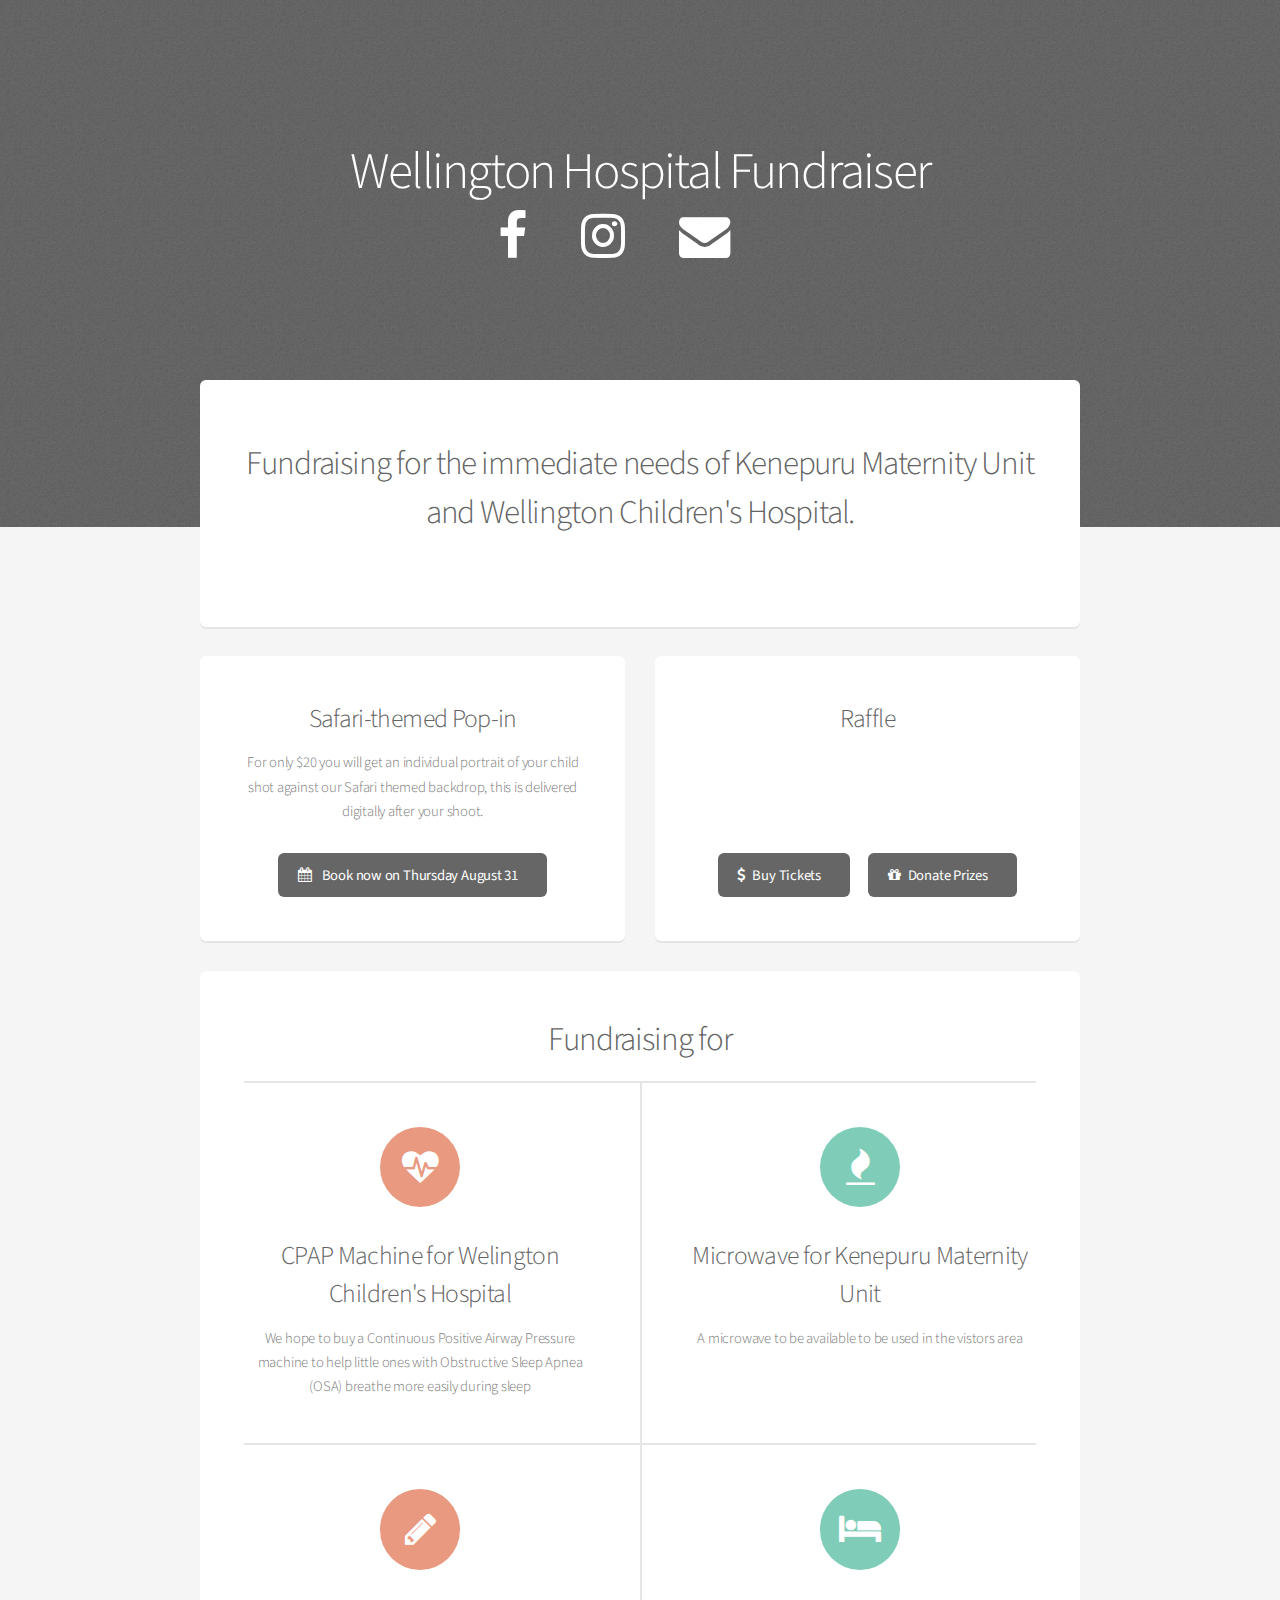
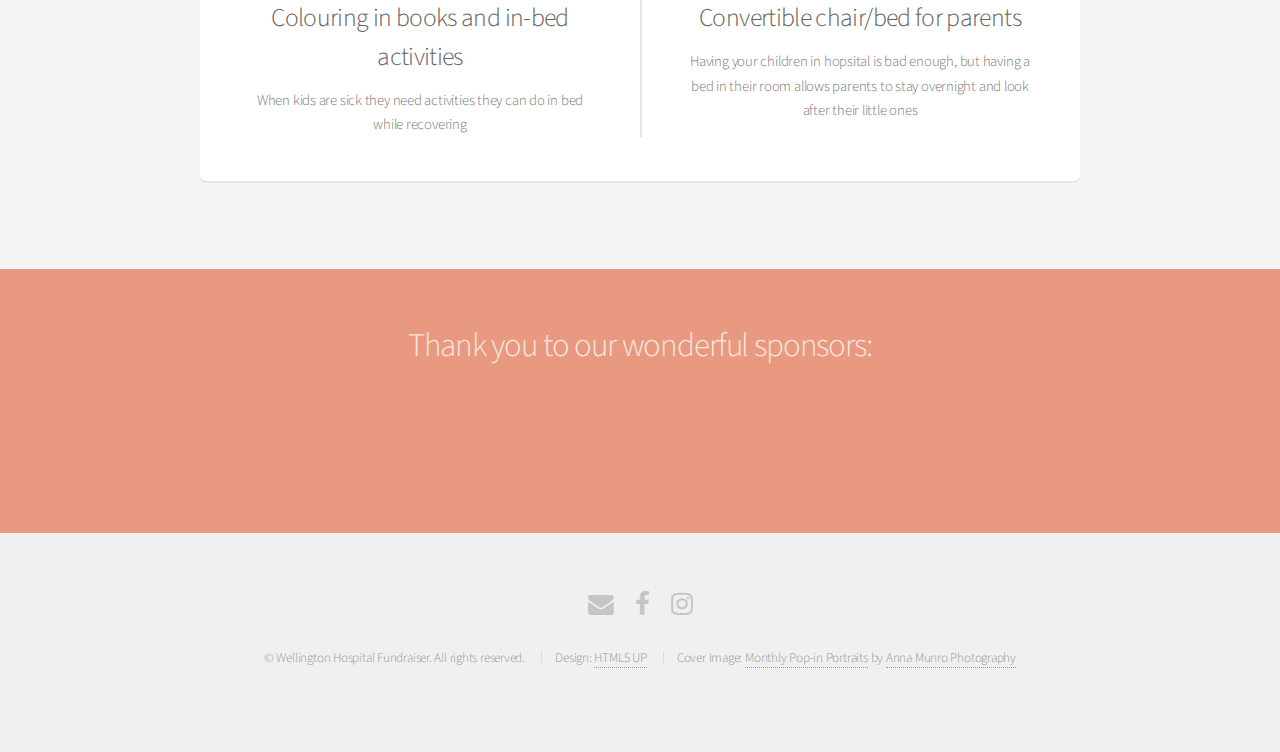
==== commit 7a938a7d: "Add Liquorland logo" ====
--- a/index.html
+++ b/index.html
@@ -71,12 +71,12 @@
 						</header>
 
 						<div class="row 0%">
-							<div class="-1u 3u 12u(mobile)">
+							<div class="-1u 3u -2u(mobile) 8u(mobile)">
 								<a href="http://whf.org.nz/wellington-childrens-hospital" class="image fit">
 									<img src="http://wgnhospifundraiser.imgix.net/hospi-logo.jpg" alt="">
 								</a>
 							</div>
-							<div class="7u 12u(mobile)">
+							<div class="7u -2u(mobile) 8u(mobile)">
 								<a href="http://whf.org.nz" class="image fit">
 									<img src="http://wgnhospifundraiser.imgix.net/whf-logo.jpg" alt="">
 								</a>
@@ -155,20 +155,25 @@
 				<section id="cta">
 					<h2>Thank you to our wonderful sponsors:</h2>
 
-					<div class="row 0%">
-						<div class="-1u 3u 12u(mobile)">
+					<div class="row 0% full-width">
+						<div class="3u -2u(mobile) 8u(mobile)">
 							<a href="http://littleannie.co.nz" class="image fit">
 								<img src="http://wgnhospifundraiser.imgix.net/little-annie-logo.png" alt="" />
 							</a>
 						</div>
-						<div class="3u 12u(mobile)">
+						<div class="3u -2u(mobile) 8u(mobile)">
 							<a href="http://www.thechildrensbookshop.co.nz" class="image fit">
 								<img src="http://wgnhospifundraiser.imgix.net/the-childrens-bookstore-logo.png" alt="">
 							</a>
 						</div>
-						<div class="3u 12u(mobile)">
+						<div class="3u -2u(mobile) 8u(mobile) cookietime">
 							<a href="http://www.cookietime.co.nz" class="image fit">
 								<img src="https://www.cookiebar.co.nz/wp-content/uploads/2015/11/cookie-time-logo.png" alt="">
+							</a>
+						</div>
+						<div class="3u -2u(mobile) 8u(mobile) liquorland">
+							<a href="http://www.cookietime.co.nz" class="image fit">
+								<img src="https://www.liquorland.co.nz/themes/Liquorland/images/logo.png" alt="">
 							</a>
 						</div>
 					</div>
--- a/assets/css/custom.css
+++ b/assets/css/custom.css
@@ -16,4 +16,16 @@
     letter-spacing: 0.5em;
   }
 
-}+}
+
+.row.full-width > div {
+  padding: 0 2em 0 2em;
+}
+
+.cookietime {
+  margin-top: 1em;
+}
+
+.liquorland {
+  margin-top: 4em;
+}
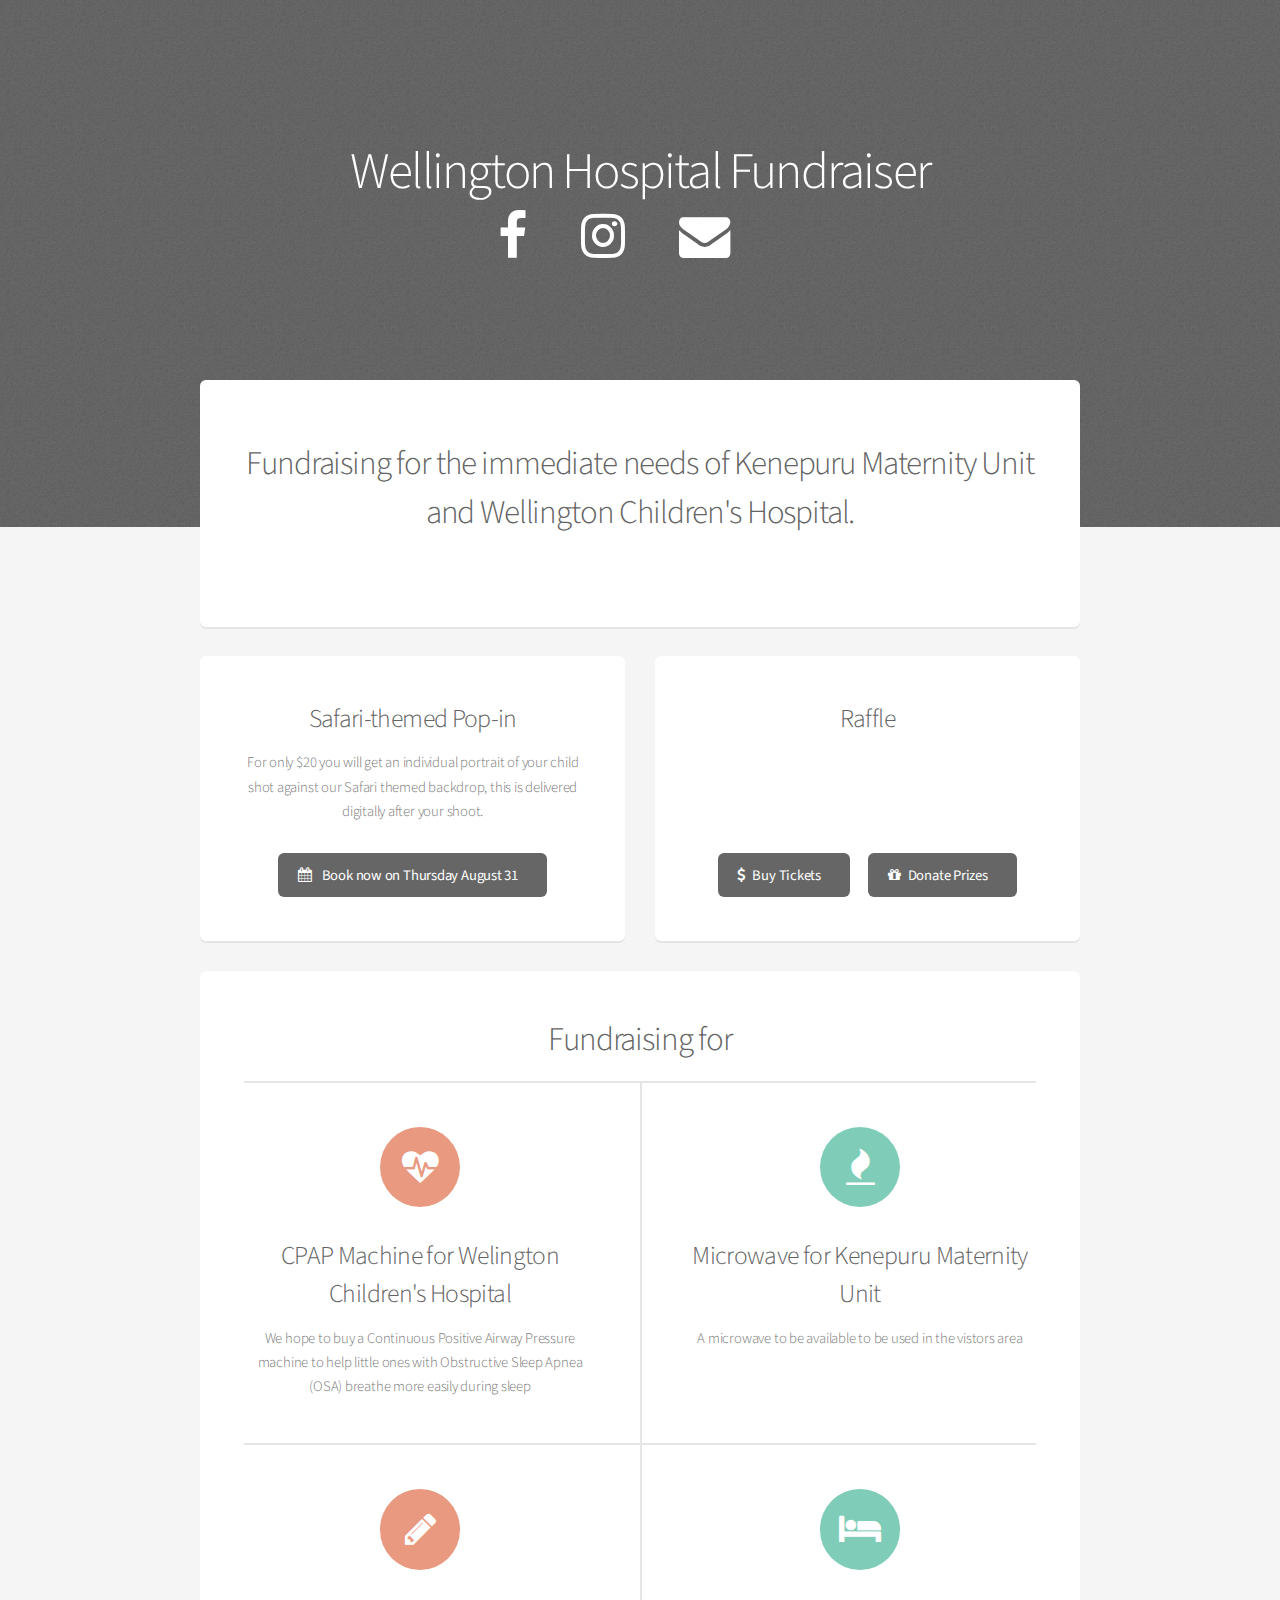
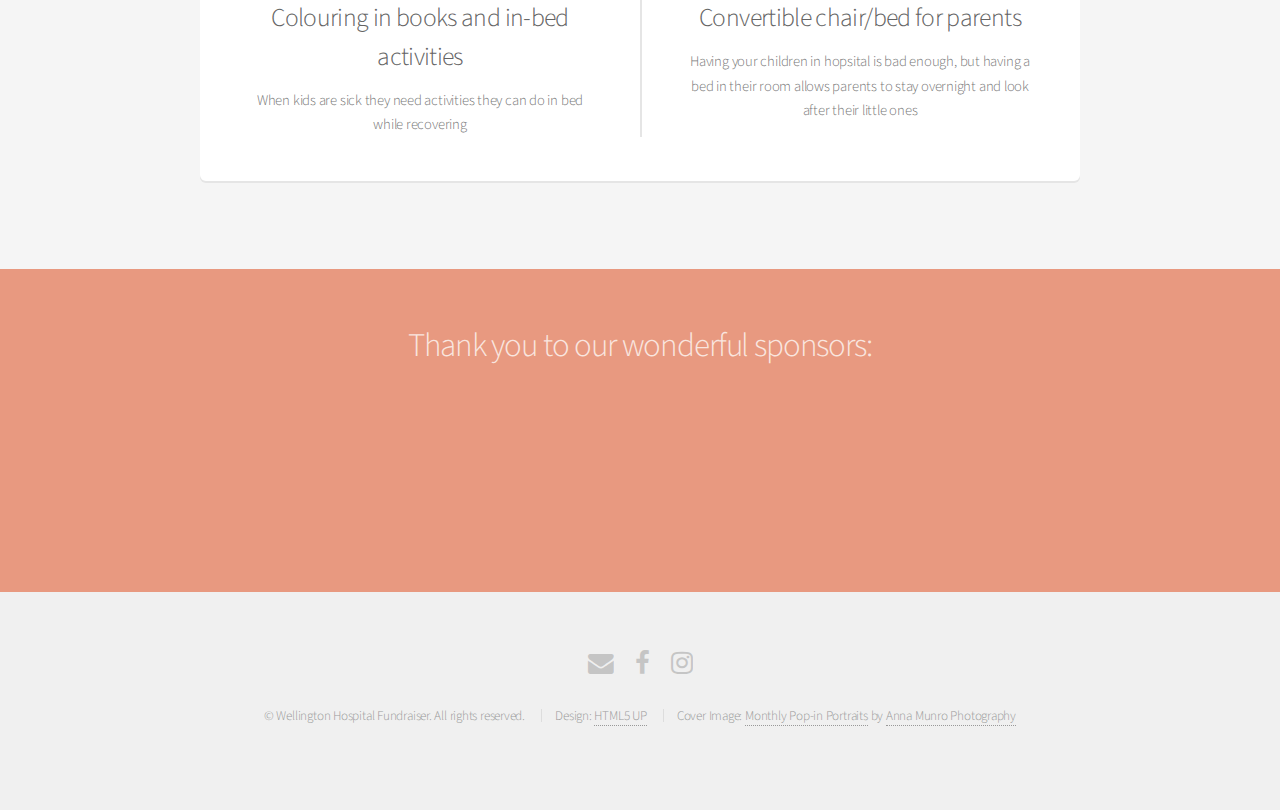
==== commit 93319c49: "Added more sponsor logos" ====
--- a/index.html
+++ b/index.html
@@ -156,7 +156,7 @@
 					<h2>Thank you to our wonderful sponsors:</h2>
 
 					<div class="row 0% full-width">
-						<div class="3u -2u(mobile) 8u(mobile)">
+						<div class="-1u 3u -2u(mobile) 8u(mobile)">
 							<a href="http://littleannie.co.nz" class="image fit">
 								<img src="http://wgnhospifundraiser.imgix.net/little-annie-logo.png" alt="" />
 							</a>
@@ -166,12 +166,24 @@
 								<img src="http://wgnhospifundraiser.imgix.net/the-childrens-bookstore-logo.png" alt="">
 							</a>
 						</div>
-						<div class="3u -2u(mobile) 8u(mobile) cookietime">
+						<div class="4u -2u(mobile) 8u(mobile) cookietime">
 							<a href="http://www.cookietime.co.nz" class="image fit">
-								<img src="https://www.cookiebar.co.nz/wp-content/uploads/2015/11/cookie-time-logo.png" alt="">
-							</a>
-						</div>
-						<div class="3u -2u(mobile) 8u(mobile) liquorland">
+								<img src="http://www.ctct.org.nz/images/ctct_logo_header_xsm2.png" alt="">
+							</a>
+						</div>
+					</div>
+					<div class="row 0% full-width">
+						<div class="-1u 3u -2u(mobile) 8u(mobile)">
+							<a href="https://stiletto-studio-cakes.myshopify.com/" class="image fit">
+								<img src="https://cdn.shopify.com/s/files/1/0696/5727/t/2/assets/logo-retina.png?10700313546405867283" alt="">
+							</a>
+						</div>
+						<div class="3u -2u(mobile) 8u(mobile)">
+							<a href="http://tableflower.co.nz/" class="image fit">
+								<img src="http://static1.squarespace.com/static/567033e3bfe873371e4d02fd/t/57203e3d86db43476f5f4eb9/1501915226478/?format=1500w" alt="">
+							</a>
+						</div>
+						<div class="4u -2u(mobile) 8u(mobile) liquorland">
 							<a href="http://www.cookietime.co.nz" class="image fit">
 								<img src="https://www.liquorland.co.nz/themes/Liquorland/images/logo.png" alt="">
 							</a>
--- a/assets/css/custom.css
+++ b/assets/css/custom.css
@@ -23,7 +23,7 @@
 }
 
 .cookietime {
-  margin-top: 1em;
+  margin-top: 2em;
 }
 
 .liquorland {
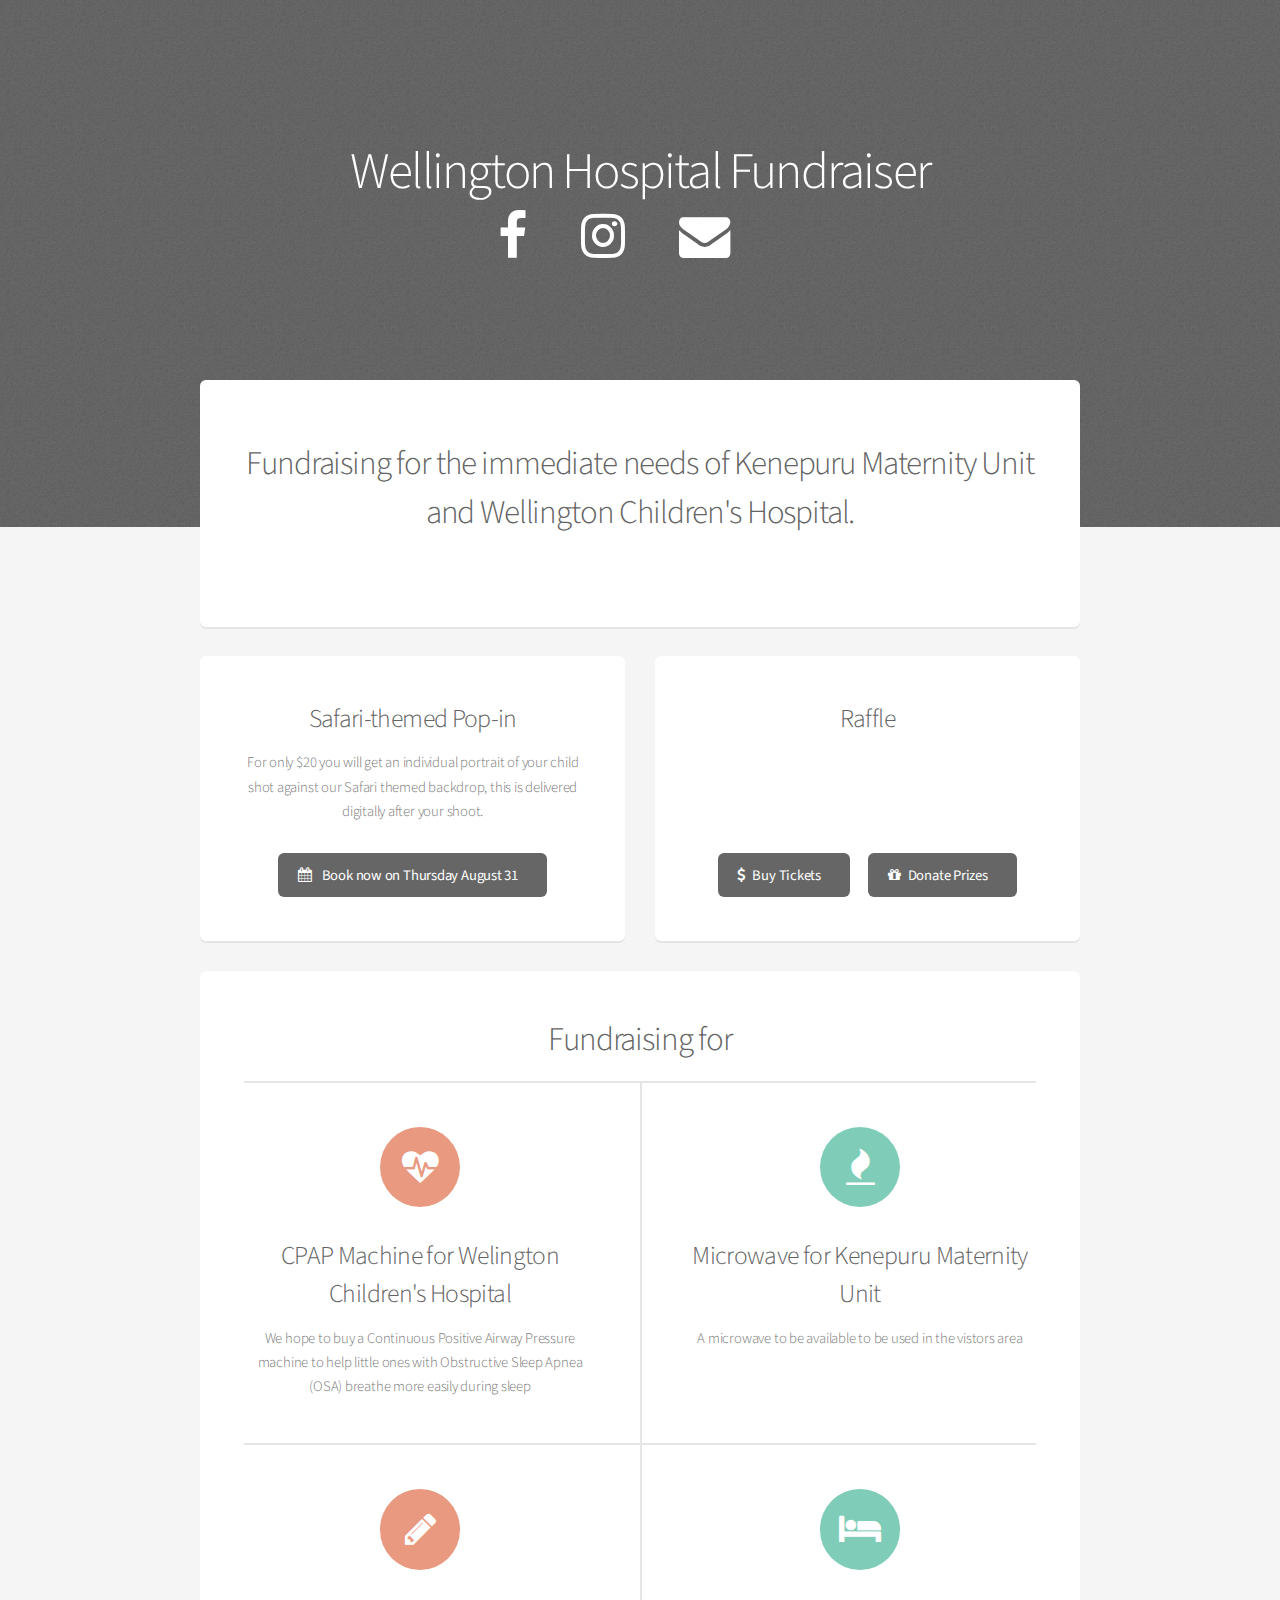
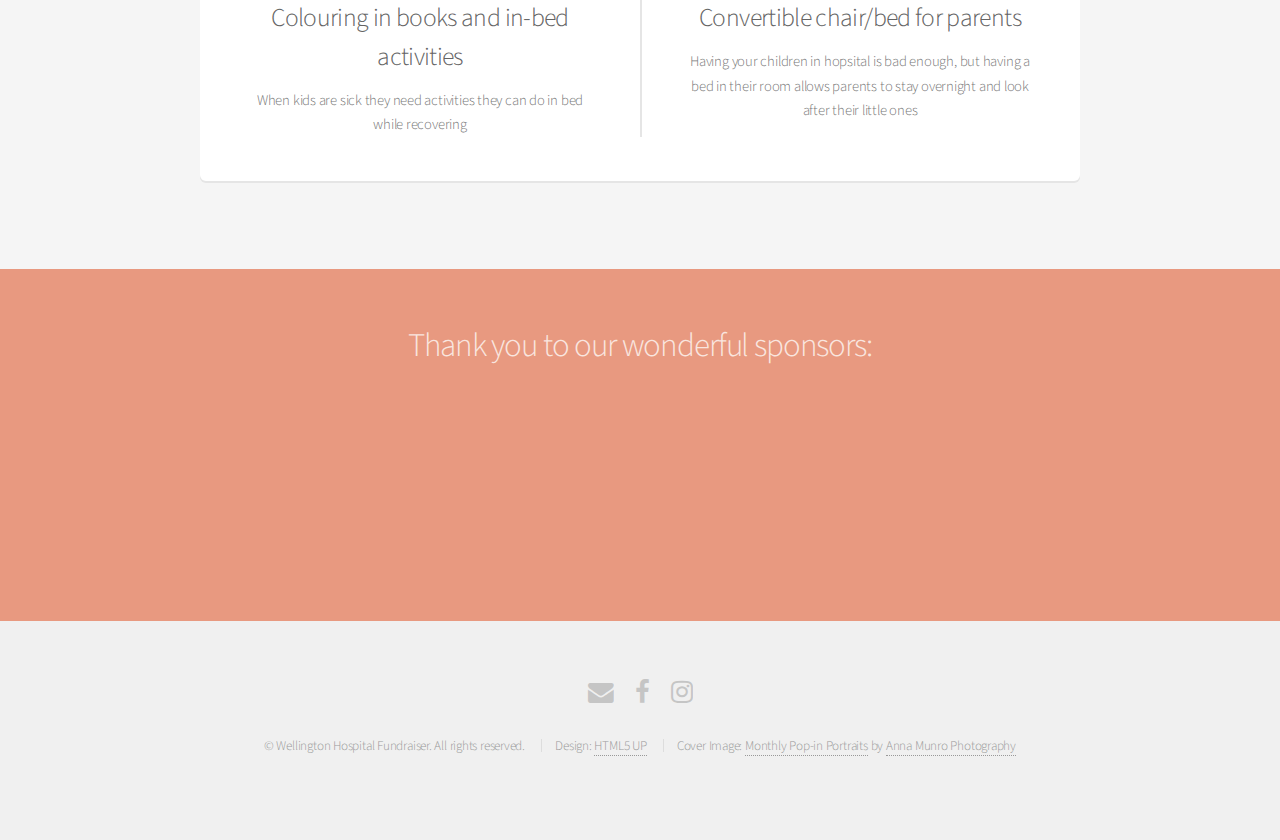
==== commit 1194c4ee: "Additional logos. Additional t&c" ====
--- a/index.html
+++ b/index.html
@@ -156,7 +156,12 @@
 					<h2>Thank you to our wonderful sponsors:</h2>
 
 					<div class="row 0% full-width">
-						<div class="-1u 3u -2u(mobile) 8u(mobile)">
+						<div class="3u -2u(mobile) 8u(mobile) push-down-2">
+							<a href="http://www.tuatarabrewing.co.nz/" class="image fit">
+								<img src="http://www.tuatarabrewing.co.nz/themes/tuatara/images/logotype.png?v=2" alt="" />
+							</a>
+						</div>
+						<div class="3u -2u(mobile) 8u(mobile)">
 							<a href="http://littleannie.co.nz" class="image fit">
 								<img src="http://wgnhospifundraiser.imgix.net/little-annie-logo.png" alt="" />
 							</a>
@@ -166,14 +171,19 @@
 								<img src="http://wgnhospifundraiser.imgix.net/the-childrens-bookstore-logo.png" alt="">
 							</a>
 						</div>
-						<div class="4u -2u(mobile) 8u(mobile) cookietime">
+						<div class="3u -2u(mobile) 8u(mobile) push-down-3">
 							<a href="http://www.cookietime.co.nz" class="image fit">
 								<img src="http://www.ctct.org.nz/images/ctct_logo_header_xsm2.png" alt="">
 							</a>
 						</div>
 					</div>
 					<div class="row 0% full-width">
-						<div class="-1u 3u -2u(mobile) 8u(mobile)">
+						<div class="3u -2u(mobile) 8u(mobile) push-down-4">
+							<a href="https://www.wagamama.co.nz/" class="image fit">
+								<img src="https://www.wagamama.co.nz/-/media/WagamamaNZMainsite/logo.png" alt="" />
+							</a>
+						</div>
+						<div class="3u -2u(mobile) 8u(mobile)">
 							<a href="https://stiletto-studio-cakes.myshopify.com/" class="image fit">
 								<img src="https://cdn.shopify.com/s/files/1/0696/5727/t/2/assets/logo-retina.png?10700313546405867283" alt="">
 							</a>
@@ -183,7 +193,7 @@
 								<img src="http://static1.squarespace.com/static/567033e3bfe873371e4d02fd/t/57203e3d86db43476f5f4eb9/1501915226478/?format=1500w" alt="">
 							</a>
 						</div>
-						<div class="4u -2u(mobile) 8u(mobile) liquorland">
+						<div class="3u -2u(mobile) 8u(mobile) push-down-5">
 							<a href="http://www.cookietime.co.nz" class="image fit">
 								<img src="https://www.liquorland.co.nz/themes/Liquorland/images/logo.png" alt="">
 							</a>
--- a/assets/css/custom.css
+++ b/assets/css/custom.css
@@ -22,10 +22,22 @@
   padding: 0 2em 0 2em;
 }
 
-.cookietime {
+.push-down-1 {
+  margin-top: 1em;
+}
+
+.push-down-2 {
   margin-top: 2em;
 }
 
-.liquorland {
+.push-down-3 {
+  margin-top: 3em;
+}
+
+.push-down-4 {
   margin-top: 4em;
 }
+
+.push-down-5 {
+  margin-top: 5em;
+}
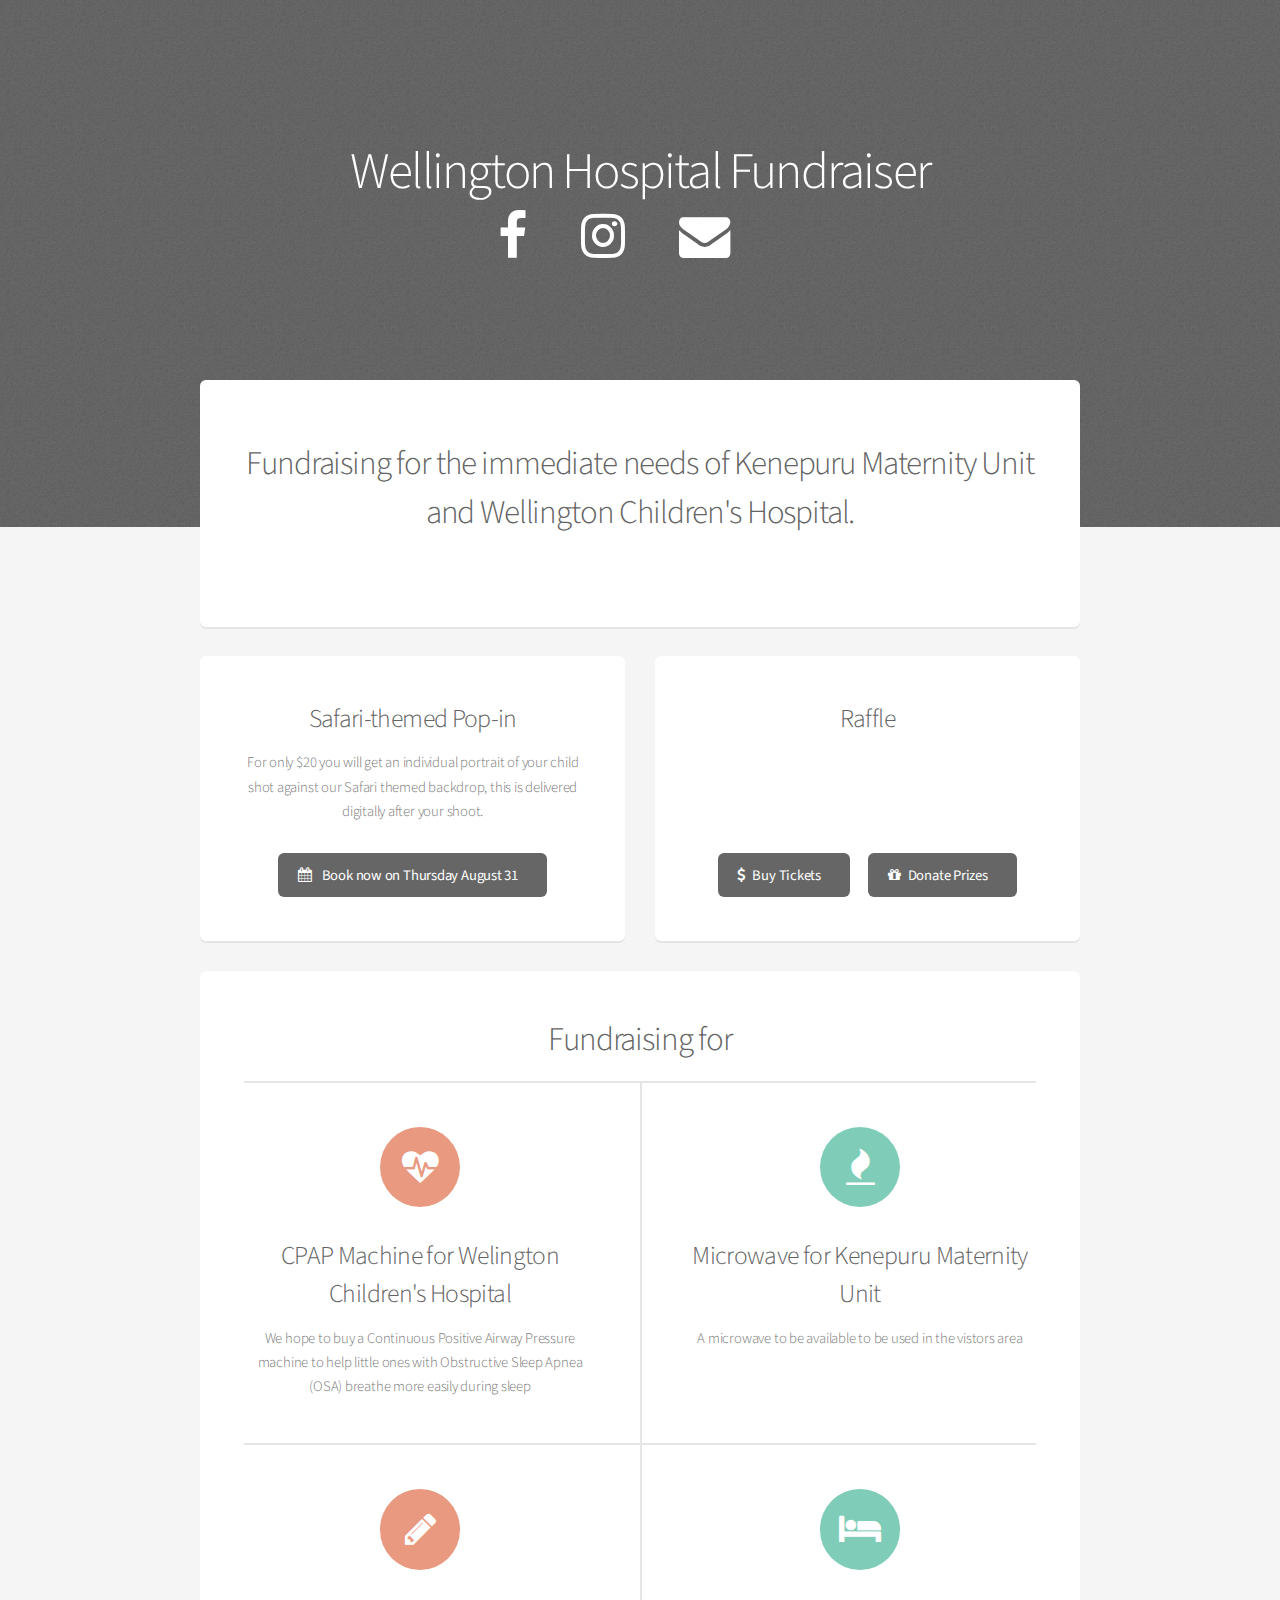
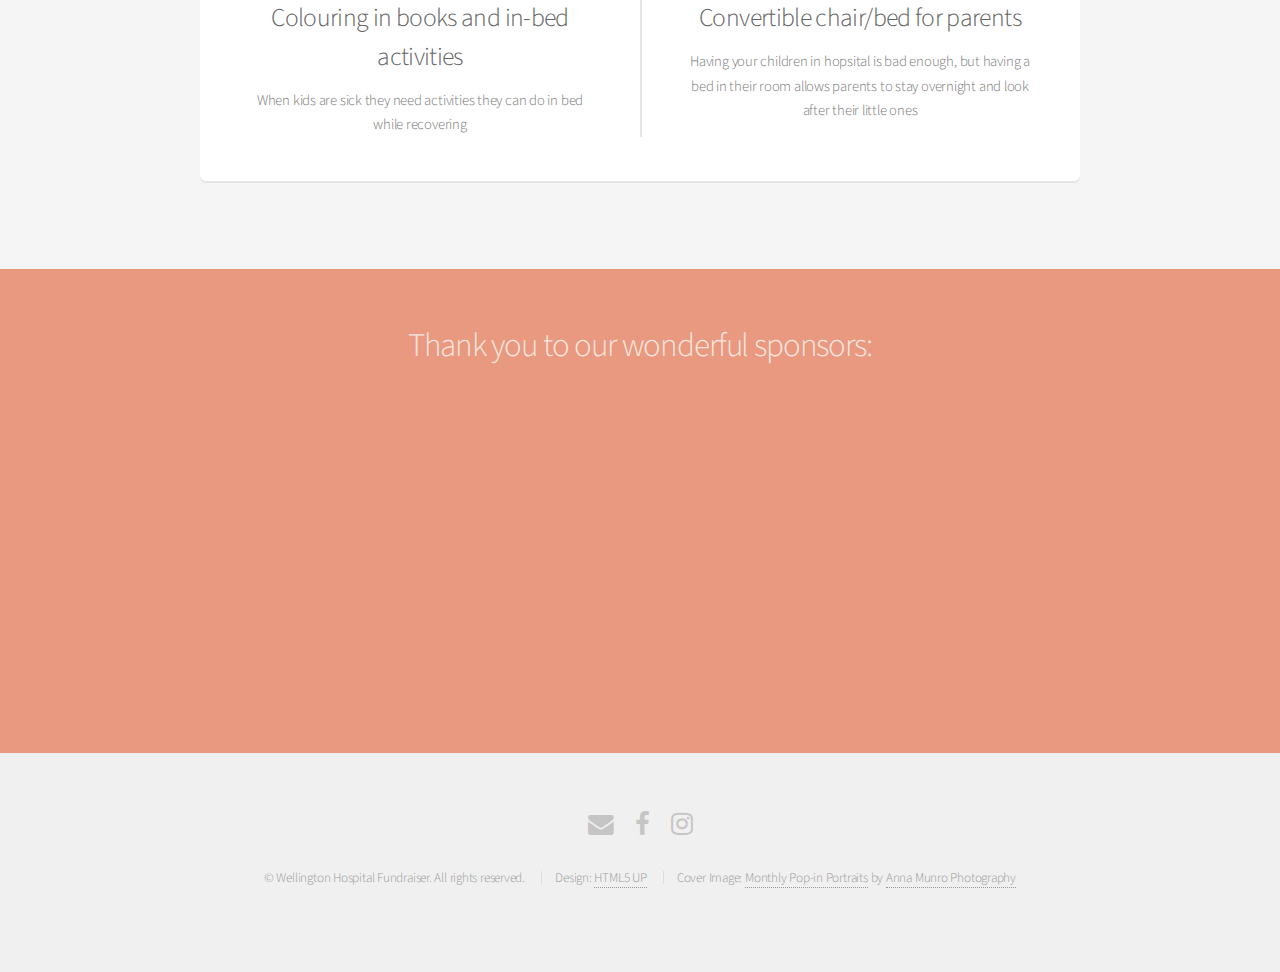
==== commit 39bc71c7: "Add and re-order sponsors" ====
--- a/index.html
+++ b/index.html
@@ -156,11 +156,6 @@
 					<h2>Thank you to our wonderful sponsors:</h2>
 
 					<div class="row 0% full-width">
-						<div class="3u -2u(mobile) 8u(mobile) push-down-2">
-							<a href="http://www.tuatarabrewing.co.nz/" class="image fit">
-								<img src="http://www.tuatarabrewing.co.nz/themes/tuatara/images/logotype.png?v=2" alt="" />
-							</a>
-						</div>
 						<div class="3u -2u(mobile) 8u(mobile)">
 							<a href="http://littleannie.co.nz" class="image fit">
 								<img src="http://wgnhospifundraiser.imgix.net/little-annie-logo.png" alt="" />
@@ -176,28 +171,53 @@
 								<img src="http://www.ctct.org.nz/images/ctct_logo_header_xsm2.png" alt="">
 							</a>
 						</div>
-					</div>
-					<div class="row 0% full-width">
-						<div class="3u -2u(mobile) 8u(mobile) push-down-4">
-							<a href="https://www.wagamama.co.nz/" class="image fit">
-								<img src="https://www.wagamama.co.nz/-/media/WagamamaNZMainsite/logo.png" alt="" />
-							</a>
-						</div>
-						<div class="3u -2u(mobile) 8u(mobile)">
-							<a href="https://stiletto-studio-cakes.myshopify.com/" class="image fit">
-								<img src="https://cdn.shopify.com/s/files/1/0696/5727/t/2/assets/logo-retina.png?10700313546405867283" alt="">
-							</a>
-						</div>
-						<div class="3u -2u(mobile) 8u(mobile)">
-							<a href="http://tableflower.co.nz/" class="image fit">
-								<img src="http://static1.squarespace.com/static/567033e3bfe873371e4d02fd/t/57203e3d86db43476f5f4eb9/1501915226478/?format=1500w" alt="">
-							</a>
-						</div>
 						<div class="3u -2u(mobile) 8u(mobile) push-down-5">
 							<a href="http://www.cookietime.co.nz" class="image fit">
 								<img src="https://www.liquorland.co.nz/themes/Liquorland/images/logo.png" alt="">
 							</a>
 						</div>
+					</div>
+
+					<div class="row 0% full-width">
+						<div class="3u -2u(mobile) 8u(mobile) push-down-5">
+							<a href="https://www.wagamama.co.nz" class="image fit">
+								<img src="https://www.wagamama.co.nz/-/media/WagamamaNZMainsite/logo.png" alt="" />
+							</a>
+						</div>
+						<div class="3u -2u(mobile) 8u(mobile)">
+							<a href="https://stiletto-studio-cakes.myshopify.com" class="image fit">
+								<img src="https://cdn.shopify.com/s/files/1/0696/5727/t/2/assets/logo-retina.png?10700313546405867283" alt="">
+							</a>
+						</div>
+						<div class="3u -2u(mobile) 8u(mobile)">
+							<a href="http://tableflower.co.nz" class="image fit">
+								<img src="http://static1.squarespace.com/static/567033e3bfe873371e4d02fd/t/57203e3d86db43476f5f4eb9/1501915226478/?format=1500w" alt="">
+							</a>
+						</div>
+						<div class="3u -2u(mobile) 8u(mobile)">
+							<a href="https://www.facebook.com/inbloom.wellington" class="image fit">
+								<img src="https://scontent.fwlg1-1.fna.fbcdn.net/v/t31.0-8/15168718_1905639769656404_7718016980671632820_o.jpg?oh=c2de83c0622e55d02a94588c7ed6b14c&oe=5A2D51C6" alt="" />
+							</a>
+						</div>
+					</div>
+
+					<div class="row 0% full-width">
+						<div class="3u -2u(mobile) 8u(mobile) push-down-5">
+							<a href="http://www.tuatarabrewing.co.nz" class="image fit">
+								<img src="http://www.tuatarabrewing.co.nz/themes/tuatara/images/logotype.png?v=2" alt="" />
+							</a>
+						</div>
+						<div class="3u -2u(mobile) 8u(mobile) push-down-4">
+							<a href="https://www.lighthousecinema.co.nz" class="image fit">
+								<img src="https://www.lighthousecinema.co.nz/fileadmin/templates/images/logo.jpg" alt="" />
+							</a>
+						</div>
+						<div class="3u -2u(mobile) 8u(mobile)">
+							<a href="https://www.winefriend.co.nz" class="image fit">
+								<img src="https://www.winefriend.co.nz/Content/images/content/box.single.jpg" alt="" />
+							</a>
+						</div>
+
 					</div>
 				</section>
 
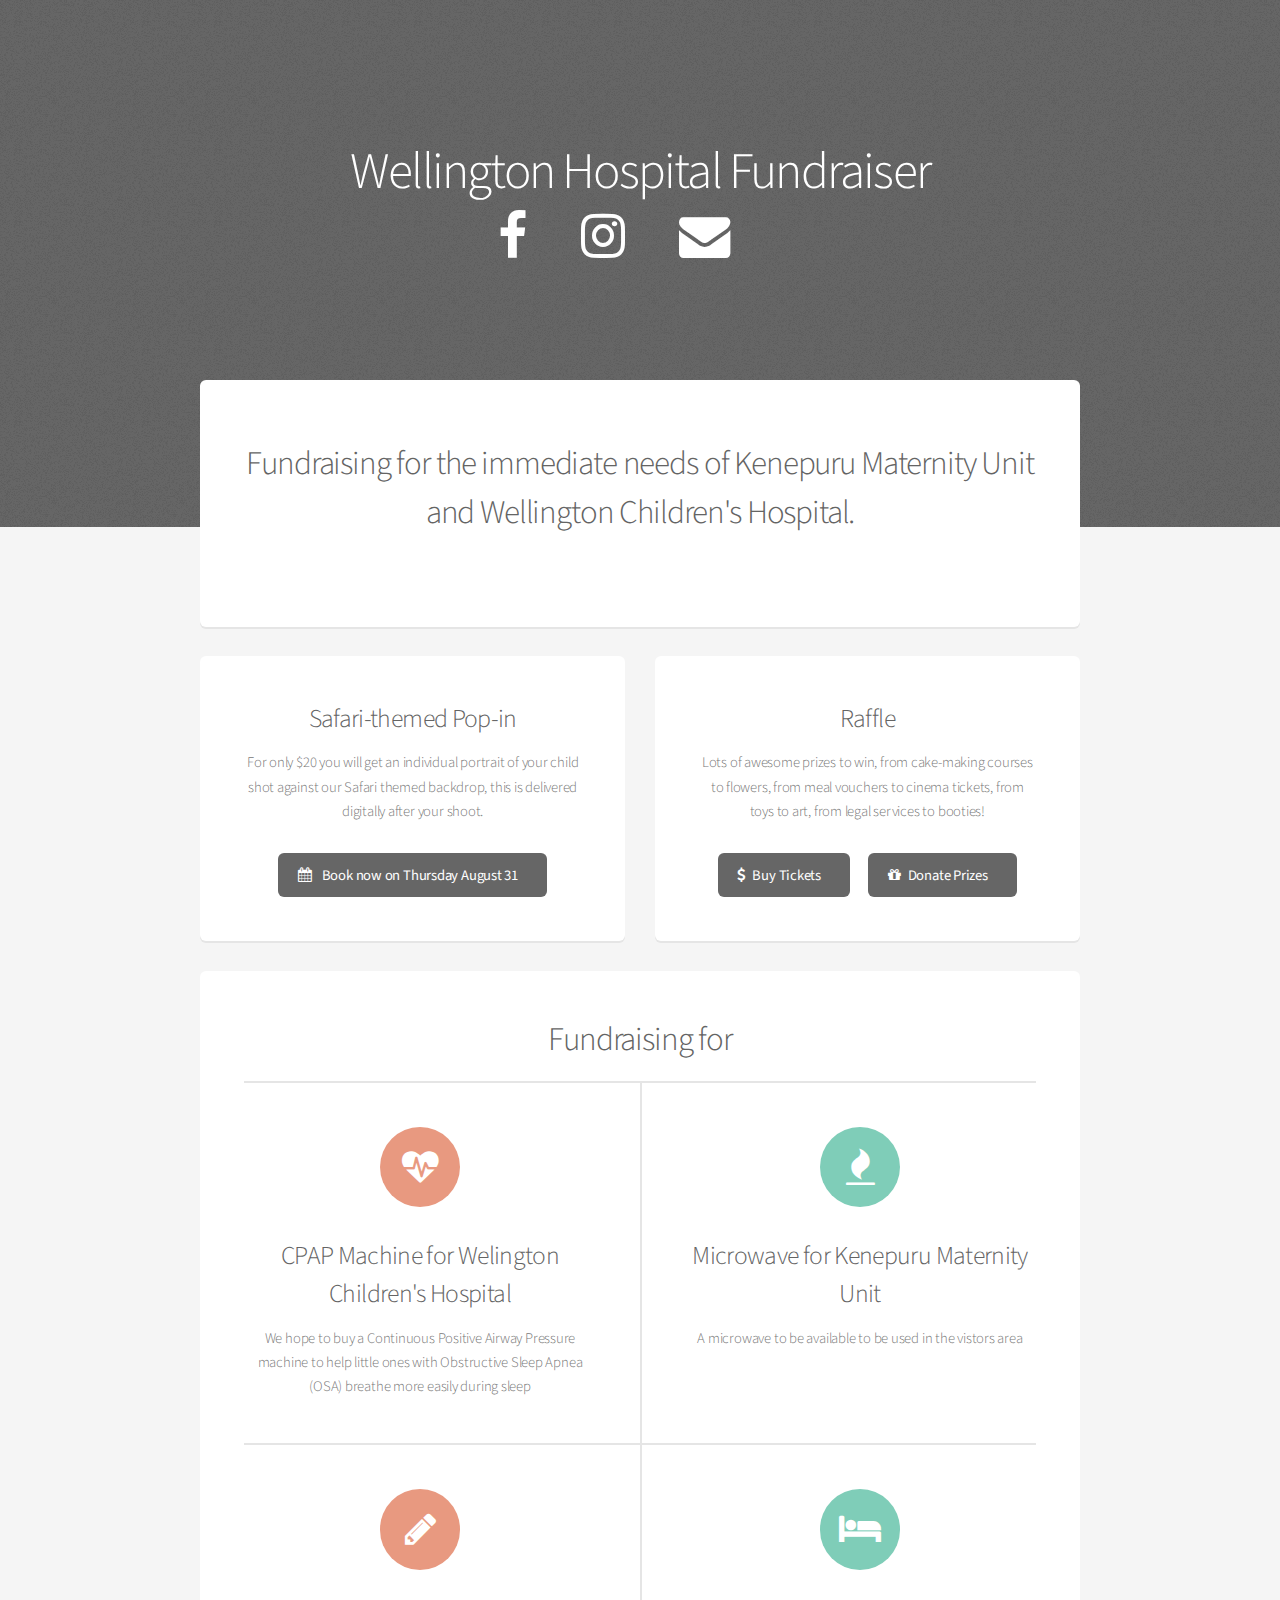
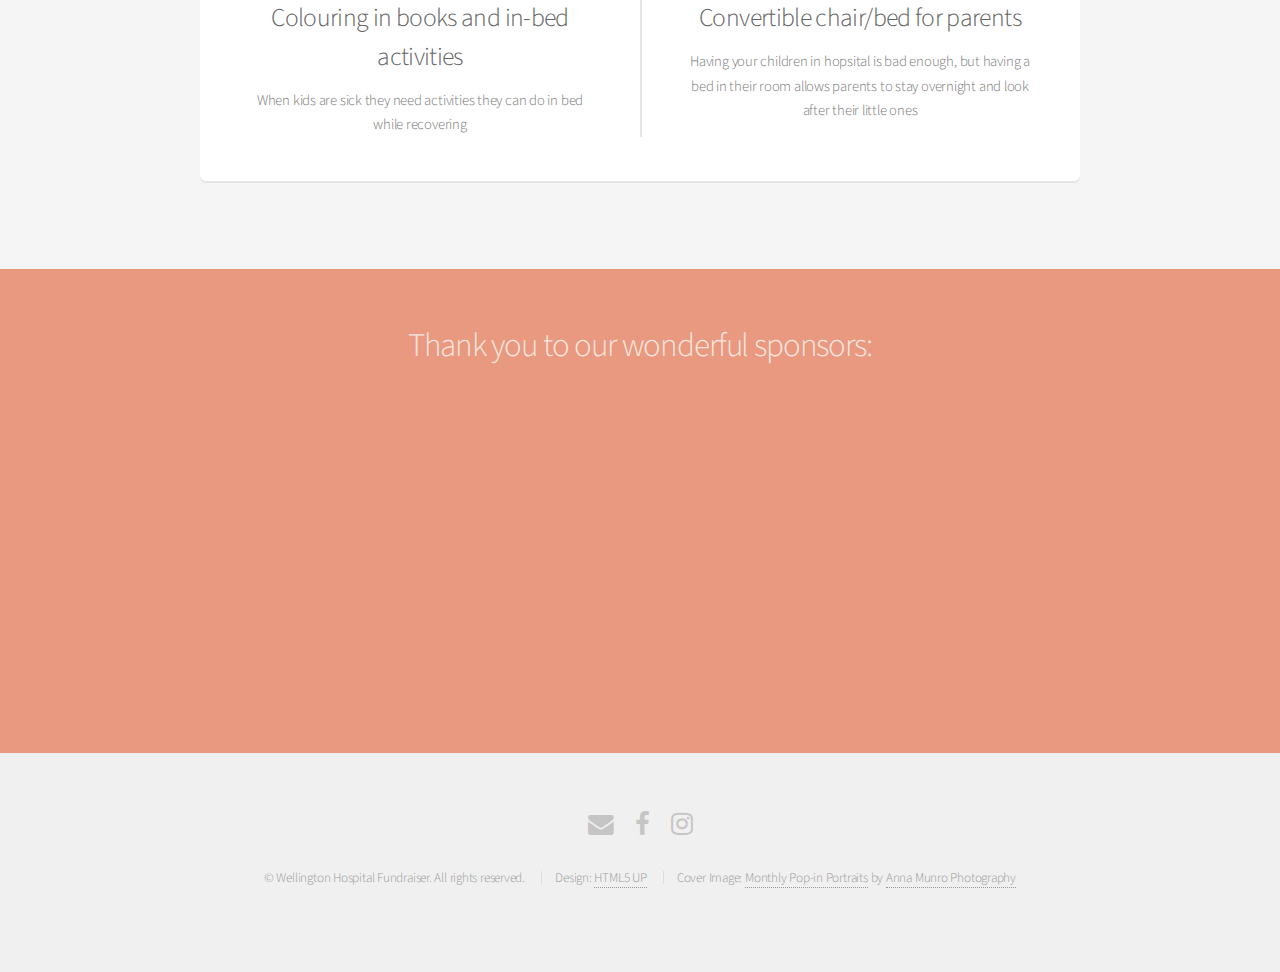
==== commit 913bea79: "Add prizes to raffle section" ====
--- a/index.html
+++ b/index.html
@@ -92,7 +92,7 @@
 									<img src="http://wgnhospifundraiser.imgix.net/banner.jpg" alt="" />
 								</a>
 								<h3>Safari-themed Pop-in</h3>
-								<p>For only $20 you will get an individual portrait of your child shot against our Safari themed backdrop, this is delivered digitally after your shoot. </p>
+								<p>For only $20 you will get an individual portrait of your child shot against our Safari themed backdrop, this is delivered digitally after your shoot.</p>
 								<ul class="actions">
 									<li>
 										<a href="https://popinbookingform.acuityscheduling.com/schedule.php?appointmentType=3671880" class="button icon fa-calendar">
@@ -109,9 +109,7 @@
 									<img src="https://c1.staticflickr.com/9/8229/8360300072_0b811f884d.jpg" alt="">
 								</span>
 								<h3>Raffle</h3>
-								<p>&nbsp;</p>
-								<br/>
-								<br/>
+								<p>Lots of awesome prizes to win, from cake-making courses to  flowers, from meal vouchers to cinema tickets, from toys to art, from legal services to booties!</p>
 								<ul class="actions">
 									<li><a href="/raffle" class="button icon fa-dollar">Buy Tickets</a></li>
 									<li><a href="/donate" class="button icon fa-gift">Donate Prizes</a></li>
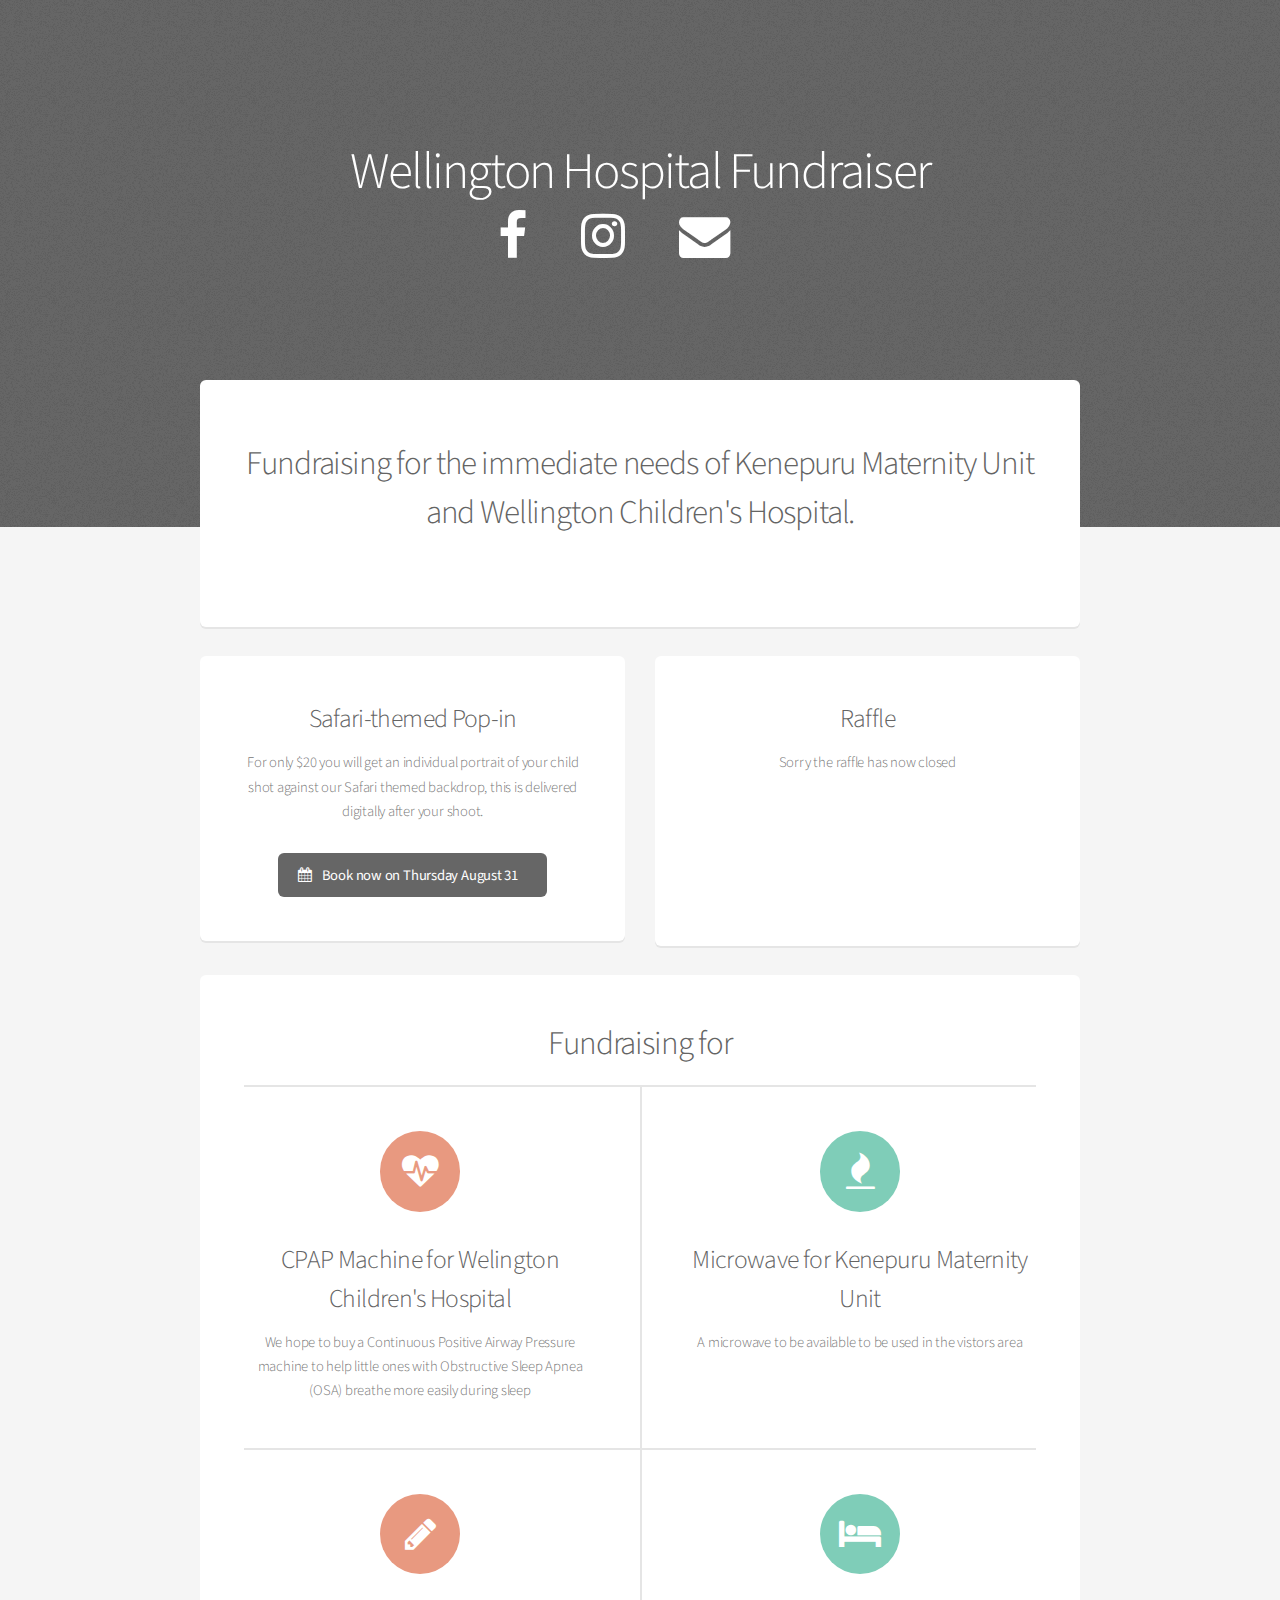
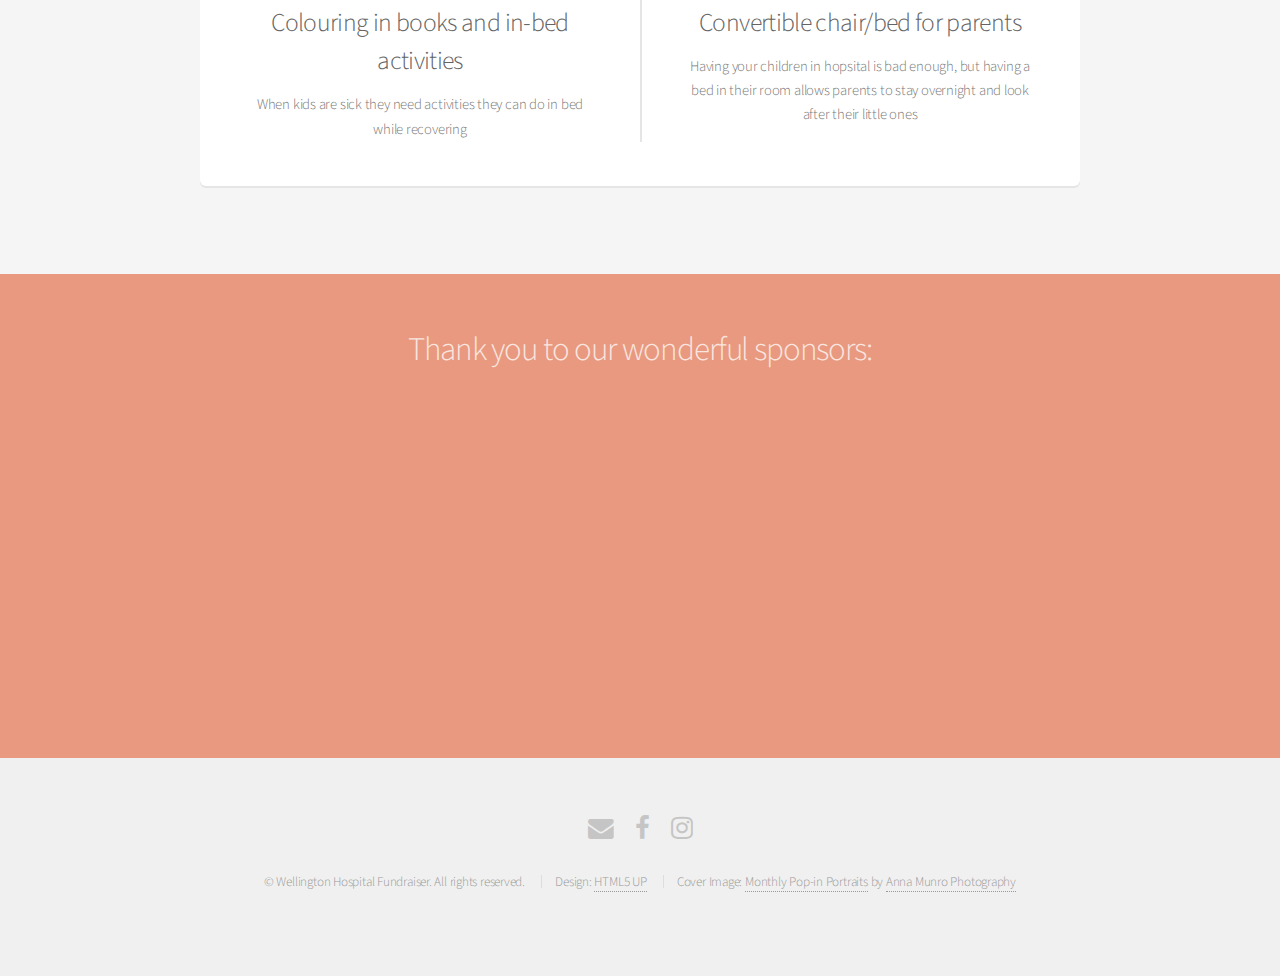
==== commit 2ef4e7d4: "Close raffle" ====
--- a/index.html
+++ b/index.html
@@ -109,11 +109,11 @@
 									<img src="https://c1.staticflickr.com/9/8229/8360300072_0b811f884d.jpg" alt="">
 								</span>
 								<h3>Raffle</h3>
-								<p>Lots of awesome prizes to win, from cake-making courses to  flowers, from meal vouchers to cinema tickets, from toys to art, from legal services to booties!</p>
-								<ul class="actions">
-									<li><a href="/raffle" class="button icon fa-dollar">Buy Tickets</a></li>
-									<li><a href="/donate" class="button icon fa-gift">Donate Prizes</a></li>
-								</ul>
+								<p>Sorry the raffle has now closed</p>
+								<br />
+								<br />
+								<br />
+								<br />
 							</section>
 						</div>
 
